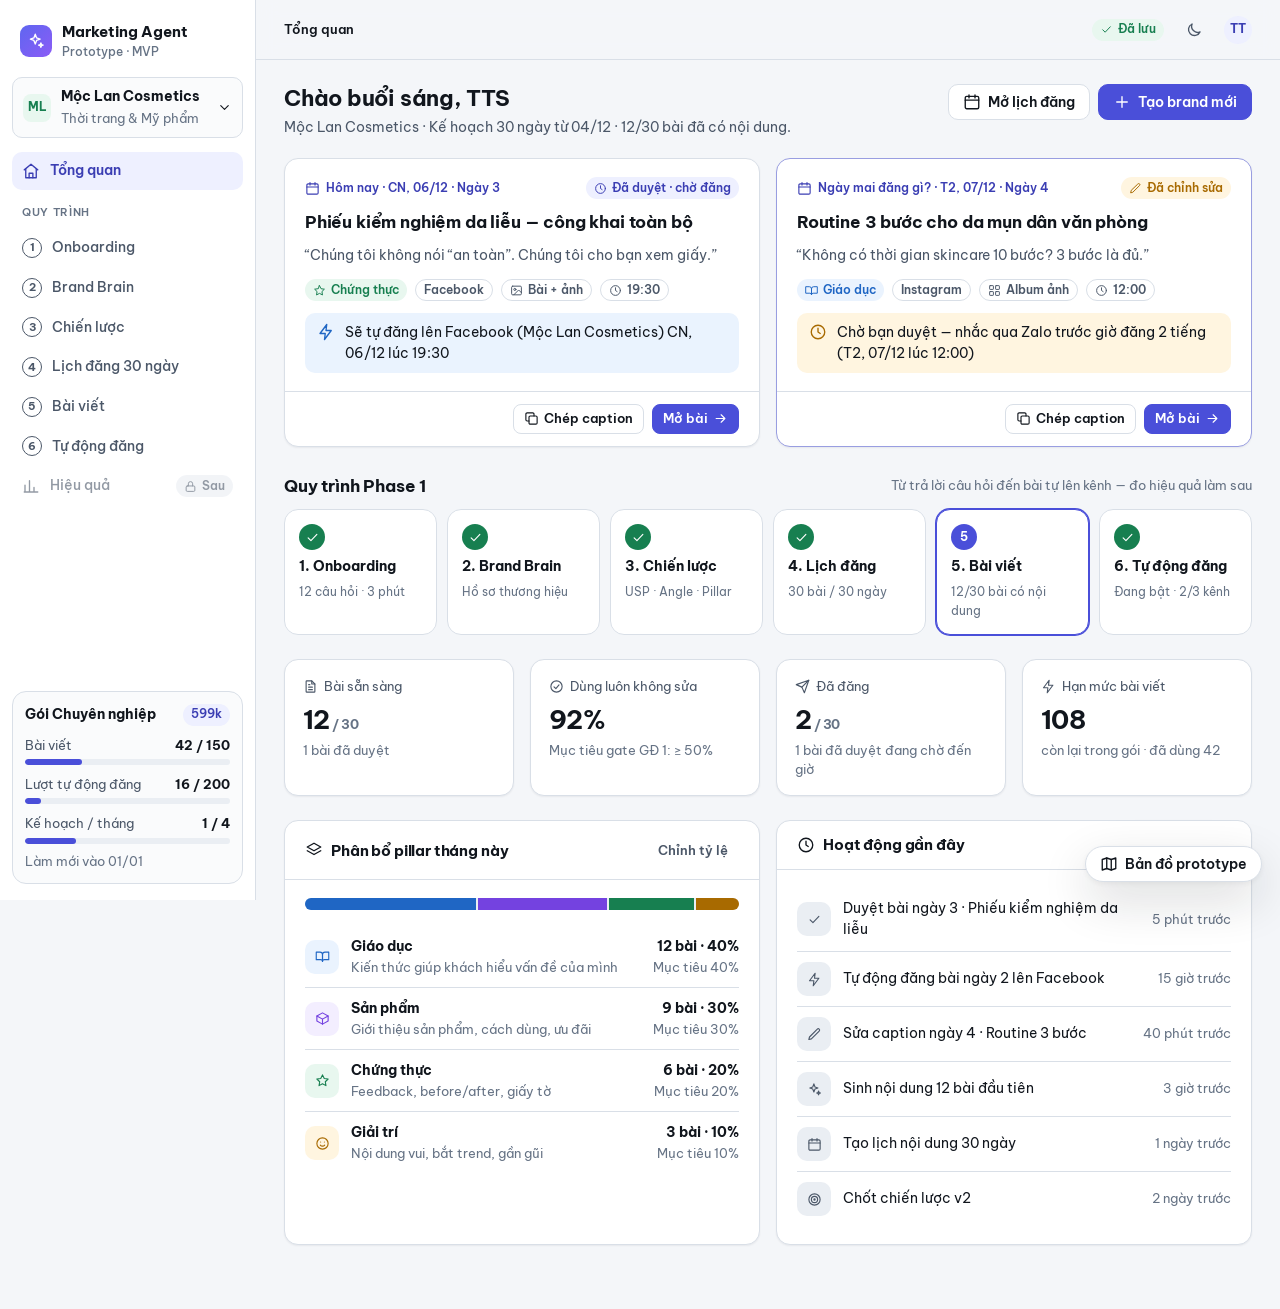
==== index.html @ 4a51752e "first commit" ====
<!doctype html>
<html lang="vi">
<head>
  <meta charset="utf-8">
  <meta name="viewport" content="width=device-width, initial-scale=1">
  <title>Tổng quan · Marketing Agent</title>
  <meta name="description" content="Prototype nền tảng Marketing Agent cho SME — Brand Brain, chiến lược, lịch đăng 30 ngày, bài viết và workflow tự động đăng bài.">
  <link rel="icon" href="assets/favicon.svg" type="image/svg+xml">
  <link rel="preconnect" href="https://fonts.googleapis.com"><link rel="preconnect" href="https://fonts.gstatic.com" crossorigin>
  <link href="https://fonts.googleapis.com/css2?family=Be+Vietnam+Pro:wght@400;500;600;700&display=swap" rel="stylesheet">
  <link rel="stylesheet" href="assets/styles.css">
  <script src="assets/theme.js"></script>
</head>
<body data-page="home">
<main id="page" hidden>
  <div class="page-header">
    <div>
      <h1 id="greet">Chào bạn</h1>
      <p class="subtitle" id="greet-sub"></p>
    </div>
    <div class="actions">
      <a class="btn" href="plan.html"><i data-icon="calendar"></i>Mở lịch đăng</a>
      <a class="btn primary" href="onboarding.html"><i data-icon="plus"></i>Tạo brand mới</a>
    </div>
  </div>

  <!-- Câu hỏi cốt lõi của SME: ngày mai đăng gì -->
  <div class="grid c2" id="today-cards"></div>

  <div class="section-title"><h2>Quy trình Phase 1</h2><span class="subtle">Từ trả lời câu hỏi đến bài tự lên kênh — đo hiệu quả làm sau</span></div>
  <div class="flow" id="flow"></div>

  <div class="grid c4 mt-6" id="kpis"></div>

  <div class="grid c2 mt-6">
    <div class="card">
      <div class="card-head"><h3><i data-icon="layers"></i>Phân bổ pillar tháng này</h3><a class="btn ghost sm" href="strategy.html#pillars">Chỉnh tỷ lệ</a></div>
      <div class="card-body" id="pillar-dist"></div>
    </div>
    <div class="card">
      <div class="card-head"><h3><i data-icon="clock"></i>Hoạt động gần đây</h3></div>
      <div class="card-body"><div class="list" id="activity"></div></div>
    </div>
  </div>
</main>

<script src="assets/data.js"></script>
<script src="assets/app.js"></script>
<script>
(function () {
  const { state, icon, esc } = MP;
  MP.shell({ active: 'home', crumbs: ['Tổng quan'] });

  const h = new Date().getHours();
  document.getElementById('greet').textContent = (h < 11 ? 'Chào buổi sáng' : h < 18 ? 'Chào buổi chiều' : 'Chào buổi tối') + ', TTS';
  const all = MP.items();
  const ready = all.filter(i => i.status !== 'planned').length;
  document.getElementById('greet-sub').textContent = `${state.brand.answers.q1.value} · Kế hoạch 30 ngày từ ${MP.fmtDate(state.plan.start, 'short')} · ${ready}/${all.length} bài đã có nội dung.`;

  // Hôm nay / Ngày mai
  const t = MP.today(); const tm = MP.D.addDays(t, 1);
  function dayCard(label, iso, accent) {
    const it = all.find(i => i.date === iso);
    if (!it) return `<div class="card card-pad"><div class="eyebrow">${icon('calendar', 'sm')}${label} · ${MP.fmtDate(iso)}</div><div class="empty" style="padding:20px"><p>Không có bài theo lịch. Tần suất hiện tại: ${state.plan.frequency} bài/tuần.</p></div></div>`;
    const href = `post.html?id=${it.id}`; const ai = MP.autoInfo(it);
    return `<div class="card ${accent ? 'accent' : ''}">
      <div class="card-body stack">
        <div class="row between wrap"><span class="eyebrow" style="margin:0">${icon('calendar', 'sm')}${label} · ${MP.fmtDate(iso)} · Ngày ${it.day}</span>${MP.statusBadge(it.status)}</div>
        <h2>${esc(it.title)}</h2>
        <p class="muted">${esc(MP.quoteHook(it.hook))}</p>
        <div class="row wrap">${MP.pillarBadge(it.pillar)}${MP.channelBadge(it.channel)}${MP.formatBadge(it.format)}<span class="badge outline">${icon('clock')}${it.time}</span></div>
        <div class="callout ${ai.cls === 'warning' ? 'warning' : ai.cls === 'success' ? 'success' : ''}" style="padding:9px 12px">${icon(ai.icon)}<div>${esc(ai.text)}</div></div>
      </div>
      <div class="card-foot">
        ${it.content ? `<button class="btn sm" data-copy="${it.id}">${icon('copy', 'sm')}Chép caption</button>` : ''}
        <a class="btn primary sm" href="${href}">${it.content ? 'Mở bài' : 'Sinh nội dung'}${icon('arrowRight', 'sm')}</a>
      </div></div>`;
  }
  document.getElementById('today-cards').innerHTML = dayCard('Hôm nay', t, false) + dayCard('Ngày mai đăng gì?', tm, true);
  document.querySelectorAll('[data-copy]').forEach(b => b.onclick = () => { const it = MP.poolItem(b.dataset.copy); MP.copy(it.content.caption + '\n\n' + it.content.hashtags.join(' '), b); });

  // Flow 6 bước
  const A = state.automation; const pub = all.filter(i => i.status === 'published').length;
  const conn = Object.values(A.connections).filter(c => c.connected).length;
  const steps = [
    { n: 1, t: 'Onboarding', s: '12 câu hỏi · 3 phút', href: 'onboarding.html', st: 'done' },
    { n: 2, t: 'Brand Brain', s: 'Hồ sơ thương hiệu', href: 'brand.html', st: 'done' },
    { n: 3, t: 'Chiến lược', s: 'USP · Angle · Pillar', href: 'strategy.html', st: 'done' },
    { n: 4, t: 'Lịch đăng', s: `${all.length} bài / 30 ngày`, href: 'plan.html', st: 'done' },
    { n: 5, t: 'Bài viết', s: `${ready}/${all.length} bài có nội dung`, href: 'post.html', st: ready < all.length ? 'current' : 'done' },
    { n: 6, t: 'Tự động đăng', s: A.enabled ? `Đang bật · ${conn}/3 kênh` : 'Đang tắt', href: 'automation.html', st: A.enabled ? 'done' : 'current' }
  ];
  document.getElementById('flow').innerHTML = steps.map(s => `<a class="flow-step ${s.st}" href="${s.href}" ${s.st === 'locked' ? 'aria-disabled="true" onclick="return false"' : ''}>
    <span class="n">${s.st === 'done' ? icon('check', 'sm') : s.st === 'locked' ? icon('lock', 'sm') : s.n}</span><b>${s.n}. ${s.t}</b><span>${s.s}</span></a>`).join('');

  // KPI
  const q = MP.quota();
  const approved = all.filter(i => i.status === 'approved').length;
  const noEdit = all.filter(i => i.status !== 'planned' && !i.edited).length;
  const kpis = [
    { l: 'Bài sẵn sàng', v: `${ready}<span class="subtle"> / ${all.length}</span>`, ic: 'file', sub: `${approved} bài đã duyệt` },
    { l: 'Dùng luôn không sửa', v: ready ? Math.round(noEdit / ready * 100) + '%' : '—', ic: 'checkCircle', sub: 'Mục tiêu gate GĐ 1: ≥ 50%' },
    { l: 'Đã đăng', v: pub + `<span class="subtle"> / ${all.length}</span>`, ic: 'send', sub: `${all.filter(i => i.status === 'approved').length} bài đã duyệt đang chờ đến giờ` },
    { l: 'Hạn mức bài viết', v: `${q.posts.max - q.posts.used}`, ic: 'zap', sub: `còn lại trong gói · đã dùng ${q.posts.used}` }
  ];
  document.getElementById('kpis').innerHTML = kpis.map(k => `<div class="card kpi"><div class="l">${icon(k.ic, 'sm')}${k.l}</div><div class="v">${k.v}</div><div class="subtle">${k.sub}</div></div>`).join('');

  // Pillar distribution
  const n = all.length;
  const rows = state.strategy.pillars.map(p => {
    const actual = all.filter(i => i.pillar === p.id).length;
    const pct = Math.round(actual / n * 100); const P = MP.D.PILLARS[p.id];
    return { p, P, actual, pct };
  });
  document.getElementById('pillar-dist').innerHTML =
    `<div class="ratio-bar mb-4" role="img" aria-label="Phân bổ pillar">${rows.map(r => `<span class="bg-${r.p.id}" style="width:${r.pct}%" title="${r.P.name} ${r.pct}%"></span>`).join('')}</div>` +
    rows.map(r => `<div class="list-item"><span class="ic-box ${r.p.id}">${icon(r.P.icon, 'sm')}</span><div class="grow"><b>${r.P.name}</b><div class="subtle">${r.P.desc}</div></div><div style="text-align:right"><b>${r.actual} bài · ${r.pct}%</b><div class="subtle">Mục tiêu ${r.p.ratio}%</div></div></div>`).join('');

  document.getElementById('activity').innerHTML = state.activity.slice(0, 6).map(a => `<div class="list-item"><span class="ic-box">${icon(a.icon, 'sm')}</span><div class="grow">${esc(a.text)}</div><span class="subtle nowrap">${MP.ago(a.t)}</span></div>`).join('');
})();
</script>
</body>
</html>
---- assets/styles.css ----
/* =========================================================================
   Marketing Platform — Prototype
   Token 3 tầng (primitive → semantic → component), bám tinh thần @xbuild/ui.
   Khi có package thật: thay khối :root bằng import tokens.css của @xbuild/ui.
   ========================================================================= */

/* ---------- Tầng 1: primitive ---------- */
:root {
  --p-slate-0: #ffffff;
  --p-slate-25: #fafbfc;
  --p-slate-50: #f4f6f9;
  --p-slate-100: #eaeef3;
  --p-slate-200: #d9dfe7;
  --p-slate-300: #bcc5d1;
  --p-slate-400: #8d99a8;
  --p-slate-500: #667385;
  --p-slate-600: #4b5768;
  --p-slate-700: #333d4b;
  --p-slate-800: #1f2631;
  --p-slate-850: #181e27;
  --p-slate-900: #11161d;
  --p-slate-950: #0b0f14;

  --p-indigo-50: #eef0ff;
  --p-indigo-100: #e0e3ff;
  --p-indigo-300: #a5adff;
  --p-indigo-400: #8189fb;
  --p-indigo-500: #5f66f0;
  --p-indigo-600: #4a4fd9;
  --p-indigo-700: #3b3eb3;
  --p-indigo-900: #23245e;

  --p-blue-500: #2f7de1;   --p-blue-600: #1f66c4;  --p-blue-50: #eaf3fe;   --p-blue-900: #13325a;
  --p-violet-500: #8b5cf6; --p-violet-600: #7442e0; --p-violet-50: #f3eeff; --p-violet-900: #33215f;
  --p-green-500: #1f9d63;  --p-green-600: #177f50; --p-green-50: #e8f7ef;  --p-green-900: #10402b;
  --p-amber-500: #d98a06;  --p-amber-600: #a86a00; --p-amber-50: #fff5e0;  --p-amber-900: #4a3305;
  --p-red-500: #dc3f3f;    --p-red-600: #b82f2f;   --p-red-50: #fdecec;    --p-red-900: #521818;

  --p-radius-sm: 6px;
  --p-radius-md: 10px;
  --p-radius-lg: 14px;
  --p-radius-xl: 20px;
  --p-radius-full: 999px;

  --p-space-1: 4px; --p-space-2: 8px; --p-space-3: 12px; --p-space-4: 16px;
  --p-space-5: 20px; --p-space-6: 24px; --p-space-8: 32px; --p-space-10: 40px;
}

/* ---------- Tầng 2: semantic (sáng) ---------- */
:root {
  color-scheme: light;
  --bg: var(--p-slate-50);
  --surface: var(--p-slate-0);
  --surface-2: var(--p-slate-25);
  --surface-sunken: var(--p-slate-100);
  --border: var(--p-slate-200);
  --border-strong: var(--p-slate-300);
  --text: var(--p-slate-900);
  --text-2: var(--p-slate-600);
  --text-3: var(--p-slate-500);
  --text-on-primary: #ffffff;

  --primary: var(--p-indigo-600);
  --primary-hover: var(--p-indigo-700);
  --primary-soft: var(--p-indigo-50);
  --primary-soft-text: var(--p-indigo-700);
  --focus-ring: 0 0 0 3px color-mix(in srgb, var(--p-indigo-500) 35%, transparent);

  --success: var(--p-green-600);   --success-soft: var(--p-green-50);
  --warning: var(--p-amber-600);   --warning-soft: var(--p-amber-50);
  --danger: var(--p-red-600);      --danger-soft: var(--p-red-50);
  --info: var(--p-blue-600);       --info-soft: var(--p-blue-50);

  /* Pillar — luôn đi kèm icon + nhãn chữ, không phân biệt chỉ bằng màu */
  --pillar-edu: var(--p-blue-600);      --pillar-edu-soft: var(--p-blue-50);
  --pillar-prod: var(--p-violet-600);   --pillar-prod-soft: var(--p-violet-50);
  --pillar-proof: var(--p-green-600);   --pillar-proof-soft: var(--p-green-50);
  --pillar-fun: var(--p-amber-600);     --pillar-fun-soft: var(--p-amber-50);

  --shadow-sm: 0 1px 2px rgba(17, 22, 29, .06);
  --shadow-md: 0 4px 16px rgba(17, 22, 29, .08), 0 1px 3px rgba(17, 22, 29, .06);
  --shadow-lg: 0 18px 48px rgba(17, 22, 29, .16), 0 2px 6px rgba(17, 22, 29, .06);
  --overlay: rgba(11, 15, 20, .45);

  --font: "Be Vietnam Pro", system-ui, -apple-system, "Segoe UI", Roboto, sans-serif;
  --font-mono: ui-monospace, "SF Mono", Menlo, Consolas, monospace;
}

/* ---------- Tầng 2: semantic (tối) ---------- */
:root[data-theme="dark"] {
  color-scheme: dark;
  --bg: var(--p-slate-950);
  --surface: var(--p-slate-900);
  --surface-2: var(--p-slate-850);
  --surface-sunken: #0e1319;
  --border: #252d39;
  --border-strong: #354050;
  --text: #e8ecf2;
  --text-2: #a9b3c1;
  --text-3: #8490a0;
  --primary: var(--p-indigo-400);
  --primary-hover: var(--p-indigo-300);
  --text-on-primary: #0d0f2a;
  --primary-soft: color-mix(in srgb, var(--p-indigo-500) 18%, transparent);
  --primary-soft-text: var(--p-indigo-300);
  --success: #4cc98d;  --success-soft: color-mix(in srgb, #1f9d63 18%, transparent);
  --warning: #f0b43c;  --warning-soft: color-mix(in srgb, #d98a06 18%, transparent);
  --danger: #f27878;   --danger-soft: color-mix(in srgb, #dc3f3f 18%, transparent);
  --info: #6aa9f5;     --info-soft: color-mix(in srgb, #2f7de1 18%, transparent);
  --pillar-edu: #6aa9f5;   --pillar-edu-soft: color-mix(in srgb, #2f7de1 18%, transparent);
  --pillar-prod: #b69bfa;  --pillar-prod-soft: color-mix(in srgb, #8b5cf6 20%, transparent);
  --pillar-proof: #4cc98d; --pillar-proof-soft: color-mix(in srgb, #1f9d63 18%, transparent);
  --pillar-fun: #f0b43c;   --pillar-fun-soft: color-mix(in srgb, #d98a06 18%, transparent);
  --shadow-sm: 0 1px 2px rgba(0,0,0,.4);
  --shadow-md: 0 6px 20px rgba(0,0,0,.45);
  --shadow-lg: 0 20px 50px rgba(0,0,0,.6);
  --overlay: rgba(0, 0, 0, .6);
}

/* ---------- Base ---------- */
*, *::before, *::after { box-sizing: border-box; }
html { -webkit-text-size-adjust: 100%; }
body {
  margin: 0;
  background: var(--bg);
  color: var(--text);
  font-family: var(--font);
  font-size: 14px;
  line-height: 1.55;
  -webkit-font-smoothing: antialiased;
}
h1, h2, h3, h4 { margin: 0; line-height: 1.3; font-weight: 650; letter-spacing: -0.01em; }
h1 { font-size: 22px; }
h2 { font-size: 17px; }
h3 { font-size: 15px; }
h4 { font-size: 13px; }
p { margin: 0; }
a { color: var(--primary); text-decoration: none; }
a:hover { text-decoration: underline; }
button, input, select, textarea { font: inherit; color: inherit; }
:focus-visible { outline: none; box-shadow: var(--focus-ring); border-radius: var(--p-radius-sm); }
.sr-only { position: absolute; width: 1px; height: 1px; overflow: hidden; clip: rect(0 0 0 0); white-space: nowrap; }
svg.ic { width: 18px; height: 18px; flex: none; stroke: currentColor; fill: none; stroke-width: 1.8; stroke-linecap: round; stroke-linejoin: round; }
svg.ic.sm { width: 15px; height: 15px; }
svg.ic.lg { width: 22px; height: 22px; }
svg.ic.xl { width: 32px; height: 32px; stroke-width: 1.5; }
.muted { color: var(--text-2); }
.subtle { color: var(--text-3); font-size: 12.5px; }
.mono { font-family: var(--font-mono); font-size: 12.5px; }
.nowrap { white-space: nowrap; }
.truncate { overflow: hidden; text-overflow: ellipsis; white-space: nowrap; min-width: 0; }

/* Layout helpers */
.row { display: flex; align-items: center; gap: var(--p-space-2); }
.row.wrap { flex-wrap: wrap; }
.row.between { justify-content: space-between; }
.row.top { align-items: flex-start; }
.stack { display: flex; flex-direction: column; gap: var(--p-space-3); }
.stack.lg { gap: var(--p-space-5); }
.stack.sm { gap: var(--p-space-2); }
.grow { flex: 1; min-width: 0; }
.grid { display: grid; gap: var(--p-space-4); }
.grid.c2 { grid-template-columns: repeat(2, minmax(0, 1fr)); }
.grid.c3 { grid-template-columns: repeat(3, minmax(0, 1fr)); }
.grid.c4 { grid-template-columns: repeat(4, minmax(0, 1fr)); }
@media (max-width: 1100px) { .grid.c4 { grid-template-columns: repeat(2, minmax(0, 1fr)); } }
@media (max-width: 860px) { .grid.c2, .grid.c3 { grid-template-columns: 1fr; } }
@media (max-width: 520px) { .grid.c4 { grid-template-columns: 1fr; } }

/* ---------- App shell ---------- */
.shell { display: grid; grid-template-columns: 256px minmax(0, 1fr); min-height: 100vh; }
.sidebar {
  position: sticky; top: 0; height: 100vh; overflow-y: auto;
  background: var(--surface); border-right: 1px solid var(--border);
  display: flex; flex-direction: column; padding: 16px 12px;
}
.logo { display: flex; align-items: center; gap: 10px; padding: 4px 8px 16px; font-weight: 700; font-size: 15px; color: var(--text); }
.logo:hover { text-decoration: none; }
.logo-mark {
  width: 32px; height: 32px; border-radius: 9px; display: grid; place-items: center;
  background: linear-gradient(135deg, var(--p-indigo-500), var(--p-violet-500)); color: #fff;
}
.logo small { display: block; font-weight: 500; font-size: 11.5px; color: var(--text-3); }
.brand-switch {
  display: flex; align-items: center; gap: 10px; width: 100%; padding: 8px 10px; margin-bottom: 14px;
  border: 1px solid var(--border); border-radius: var(--p-radius-md); background: var(--surface-2); cursor: pointer; text-align: left;
}
.brand-switch:hover { border-color: var(--border-strong); }
.avatar {
  width: 28px; height: 28px; border-radius: 8px; flex: none; display: grid; place-items: center;
  background: var(--pillar-proof-soft); color: var(--pillar-proof); font-weight: 700; font-size: 12px;
}
.avatar.round { border-radius: 50%; background: var(--primary-soft); color: var(--primary-soft-text); }
.nav-label { font-size: 11px; font-weight: 600; text-transform: uppercase; letter-spacing: .06em; color: var(--text-3); padding: 12px 10px 6px; }
.nav { display: flex; flex-direction: column; gap: 2px; }
.nav a {
  display: flex; align-items: center; gap: 10px; padding: 8px 10px; border-radius: var(--p-radius-md);
  color: var(--text-2); font-weight: 500;
}
.nav a:hover { background: var(--surface-sunken); color: var(--text); text-decoration: none; }
.nav a[aria-current="page"] { background: var(--primary-soft); color: var(--primary-soft-text); font-weight: 600; }
.nav a.locked { opacity: .6; cursor: not-allowed; }
.step-dot {
  width: 20px; height: 20px; border-radius: 50%; flex: none; display: grid; place-items: center;
  font-size: 11px; font-weight: 700; border: 1.5px solid currentColor;
}
.nav a[aria-current="page"] .step-dot { background: var(--primary); border-color: var(--primary); color: var(--text-on-primary); }
.nav .tag { margin-left: auto; }
.sidebar-foot { margin-top: auto; padding-top: 16px; }
.quota { border: 1px solid var(--border); border-radius: var(--p-radius-lg); padding: 12px; background: var(--surface-2); }
.quota-row { margin-top: 10px; }
.quota-row .row { font-size: 12.5px; }

.main { min-width: 0; display: flex; flex-direction: column; }
.topbar {
  position: sticky; top: 0; z-index: 20; height: 60px; display: flex; align-items: center; gap: 12px;
  padding: 0 28px; background: color-mix(in srgb, var(--bg) 85%, transparent); backdrop-filter: blur(10px);
  border-bottom: 1px solid var(--border);
}
.crumbs { display: flex; align-items: center; gap: 6px; color: var(--text-3); font-size: 13px; min-width: 0; }
.crumbs b { color: var(--text); font-weight: 600; }
.content { padding: 24px 28px 64px; max-width: 1320px; width: 100%; }
.btn.menu-btn { display: none; }

@media (max-width: 960px) {
  .shell { grid-template-columns: 1fr; }
  .sidebar { position: fixed; z-index: 60; left: 0; top: 0; width: 280px; transform: translateX(-100%); transition: transform .2s ease; box-shadow: var(--shadow-lg); }
  body.nav-open .sidebar { transform: none; }
  body.nav-open::after { content: ""; position: fixed; inset: 0; background: var(--overlay); z-index: 50; }
  .btn.menu-btn { display: inline-flex; }
  .topbar { padding: 0 16px; }
  .content { padding: 16px 16px 64px; }
  .hide-sm { display: none !important; }
}

/* ---------- PageHeader ---------- */
.page-header { display: flex; align-items: flex-start; justify-content: space-between; gap: 16px; margin-bottom: 20px; flex-wrap: wrap; }
.page-header .subtitle { color: var(--text-2); margin-top: 4px; max-width: 720px; }
.page-header .actions { display: flex; gap: 8px; flex-wrap: wrap; }
.eyebrow { font-size: 12px; font-weight: 600; color: var(--primary-soft-text); display: inline-flex; align-items: center; gap: 6px; margin-bottom: 6px; }

/* ---------- Button ---------- */
.btn {
  display: inline-flex; align-items: center; justify-content: center; gap: 7px; height: 36px; padding: 0 14px;
  border-radius: var(--p-radius-md); border: 1px solid var(--border); background: var(--surface); color: var(--text);
  font-weight: 550; font-size: 13.5px; cursor: pointer; white-space: nowrap; transition: background .12s, border-color .12s, color .12s;
}
.btn:hover { background: var(--surface-sunken); text-decoration: none; }
.btn:disabled, .btn[aria-disabled="true"] { opacity: .5; cursor: not-allowed; }
.btn.primary { background: var(--primary); border-color: var(--primary); color: var(--text-on-primary); }
.btn.primary:hover { background: var(--primary-hover); border-color: var(--primary-hover); }
.btn.ghost { background: transparent; border-color: transparent; color: var(--text-2); }
.btn.ghost:hover { background: var(--surface-sunken); color: var(--text); }
.btn.danger { color: var(--danger); }
.btn.sm { height: 30px; padding: 0 10px; font-size: 12.5px; border-radius: 8px; gap: 5px; }
.btn.lg { height: 44px; padding: 0 20px; font-size: 15px; }
.btn.icon { width: 36px; padding: 0; }
.btn.sm.icon { width: 30px; }
.btn.block { width: 100%; }
.btn.is-done { color: var(--success); border-color: color-mix(in srgb, var(--success) 40%, transparent); }

/* ---------- Card ---------- */
.card { background: var(--surface); border: 1px solid var(--border); border-radius: var(--p-radius-lg); box-shadow: var(--shadow-sm); }
.card-pad { padding: 18px 20px; }
.card-head { display: flex; align-items: center; justify-content: space-between; gap: 12px; padding: 14px 20px; border-bottom: 1px solid var(--border); }
.card-head h2, .card-head h3 { display: flex; align-items: center; gap: 8px; }
.card-body { padding: 18px 20px; }
.card-foot { padding: 12px 20px; border-top: 1px solid var(--border); display: flex; gap: 8px; justify-content: flex-end; align-items: center; }
.card.hover:hover { border-color: var(--border-strong); box-shadow: var(--shadow-md); }
.card.accent { border-color: color-mix(in srgb, var(--primary) 45%, var(--border)); }
a.card { color: inherit; display: block; }
a.card:hover { text-decoration: none; }
.section-title { display: flex; align-items: center; justify-content: space-between; gap: 12px; margin: 28px 0 12px; }

/* ---------- Badge / Chip ---------- */
.badge {
  display: inline-flex; align-items: center; gap: 5px; height: 22px; padding: 0 8px; border-radius: var(--p-radius-full);
  font-size: 12px; font-weight: 550; background: var(--surface-sunken); color: var(--text-2); white-space: nowrap;
}
.badge svg.ic { width: 13px; height: 13px; }
.badge.primary { background: var(--primary-soft); color: var(--primary-soft-text); }
.badge.success { background: var(--success-soft); color: var(--success); }
.badge.warning { background: var(--warning-soft); color: var(--warning); }
.badge.danger { background: var(--danger-soft); color: var(--danger); }
.badge.info { background: var(--info-soft); color: var(--info); }
.badge.outline { background: transparent; border: 1px solid var(--border); }
.badge.pillar-edu { background: var(--pillar-edu-soft); color: var(--pillar-edu); }
.badge.pillar-prod { background: var(--pillar-prod-soft); color: var(--pillar-prod); }
.badge.pillar-proof { background: var(--pillar-proof-soft); color: var(--pillar-proof); }
.badge.pillar-fun { background: var(--pillar-fun-soft); color: var(--pillar-fun); }
.dot { width: 8px; height: 8px; border-radius: 50%; background: currentColor; flex: none; }

.chips { display: flex; flex-wrap: wrap; gap: 8px; }
.chip {
  display: inline-flex; align-items: center; gap: 6px; min-height: 34px; padding: 6px 12px; border-radius: var(--p-radius-full);
  border: 1px solid var(--border); background: var(--surface); cursor: pointer; font-weight: 500; font-size: 13px; color: var(--text-2);
}
.chip:hover { border-color: var(--border-strong); color: var(--text); }
.chip[aria-pressed="true"] { background: var(--primary-soft); border-color: var(--primary); color: var(--primary-soft-text); font-weight: 600; }
.chip .x { opacity: .6; }

/* Option card (Picker có mô tả) */
.options { display: grid; gap: 10px; grid-template-columns: repeat(auto-fill, minmax(190px, 1fr)); }
.option {
  position: relative; text-align: left; padding: 14px; border-radius: var(--p-radius-lg); border: 1.5px solid var(--border);
  background: var(--surface); cursor: pointer; display: flex; flex-direction: column; gap: 6px;
}
.option:hover { border-color: var(--border-strong); }
.option[aria-pressed="true"] { border-color: var(--primary); background: var(--primary-soft); }
.option[aria-pressed="true"]::after {
  content: ""; position: absolute; top: 12px; right: 12px; width: 18px; height: 18px; border-radius: 50%;
  background: var(--primary) url("data:image/svg+xml,%3Csvg xmlns='http://www.w3.org/2000/svg' viewBox='0 0 24 24' fill='none' stroke='white' stroke-width='3' stroke-linecap='round' stroke-linejoin='round'%3E%3Cpath d='M5 12.5l4.5 4.5L19 7'/%3E%3C/svg%3E") center/12px no-repeat;
}
.option[disabled] { opacity: .55; cursor: not-allowed; }
.option .opt-ic { width: 36px; height: 36px; border-radius: 10px; display: grid; place-items: center; background: var(--surface-sunken); color: var(--text-2); }
.option[aria-pressed="true"] .opt-ic { background: var(--primary); color: var(--text-on-primary); }
.option b { font-size: 14px; }
.option > .badge:last-child { margin-top: auto; }
.option span { font-size: 12.5px; color: var(--text-2); }

/* Segmented */
.segmented { display: inline-flex; padding: 3px; background: var(--surface-sunken); border-radius: var(--p-radius-md); gap: 2px; border: 1px solid var(--border); }
.segmented button {
  border: 0; background: transparent; height: 30px; padding: 0 12px; border-radius: 8px; cursor: pointer; font-weight: 550; font-size: 13px;
  color: var(--text-2); display: inline-flex; align-items: center; gap: 6px;
}
.segmented button[aria-pressed="true"] { background: var(--surface); color: var(--text); box-shadow: var(--shadow-sm); }

/* ---------- Form ---------- */
.field { display: flex; flex-direction: column; gap: 6px; }
.field > label, .field-label { font-weight: 600; font-size: 13.5px; display: flex; align-items: center; gap: 6px; flex-wrap: wrap; }
.req { color: var(--danger); }
.hint { font-size: 12.5px; color: var(--text-3); }
.error-text { font-size: 12.5px; color: var(--danger); display: none; }
.field.invalid .error-text { display: block; }
.field.invalid .input, .field.invalid .textarea { border-color: var(--danger); }
.input, .textarea, .select {
  width: 100%; border: 1px solid var(--border); background: var(--surface); border-radius: var(--p-radius-md);
  padding: 9px 12px; min-height: 40px; outline: none; transition: border-color .12s, box-shadow .12s;
}
.textarea { resize: vertical; min-height: 84px; line-height: 1.55; }
.input:focus, .textarea:focus, .select:focus { border-color: var(--primary); box-shadow: var(--focus-ring); }
.input::placeholder, .textarea::placeholder { color: var(--text-3); }
.input-group { display: flex; gap: 8px; }
.input-affix { position: relative; }
.input-affix svg.ic { position: absolute; left: 12px; top: 50%; transform: translateY(-50%); color: var(--text-3); }
.input-affix .input { padding-left: 38px; }
.check { display: inline-flex; align-items: center; gap: 8px; cursor: pointer; font-weight: 500; }
.check input { width: 16px; height: 16px; accent-color: var(--primary); }

/* Inline editable */
[contenteditable="true"] { border-radius: 6px; outline: 1px dashed transparent; outline-offset: 3px; transition: outline-color .12s, background .12s; }
[contenteditable="true"]:hover { outline-color: var(--border-strong); cursor: text; }
[contenteditable="true"]:focus { outline: 2px solid var(--primary); background: var(--surface-2); }

/* ---------- Progress ---------- */
.progress { height: 6px; background: var(--surface-sunken); border-radius: var(--p-radius-full); overflow: hidden; }
.progress > span { display: block; height: 100%; background: var(--primary); border-radius: inherit; transition: width .3s ease; }
.progress.success > span { background: var(--success); }
.progress.warning > span { background: var(--warning); }
.progress.lg { height: 8px; }

/* Stacked ratio bar */
.ratio-bar { display: flex; height: 12px; border-radius: var(--p-radius-full); overflow: hidden; gap: 2px; background: var(--surface-sunken); }
.ratio-bar > span { display: block; height: 100%; }
.bg-edu { background: var(--pillar-edu); } .bg-prod { background: var(--pillar-prod); }
.bg-proof { background: var(--pillar-proof); } .bg-fun { background: var(--pillar-fun); }
.c-edu { color: var(--pillar-edu); } .c-prod { color: var(--pillar-prod); } .c-proof { color: var(--pillar-proof); } .c-fun { color: var(--pillar-fun); }

/* ---------- Table ---------- */
.table-wrap { overflow-x: auto; }
table.table { width: 100%; border-collapse: separate; border-spacing: 0; font-size: 13.5px; }
.table th {
  text-align: left; font-size: 12px; font-weight: 600; color: var(--text-3); padding: 10px 12px; white-space: nowrap;
  border-bottom: 1px solid var(--border); background: var(--surface-2); position: sticky; top: 0;
}
.table td { padding: 10px 12px; border-bottom: 1px solid var(--border); vertical-align: middle; }
.table tbody tr { cursor: pointer; }
.table tbody tr:hover td { background: var(--surface-2); }
.table tbody tr.dragging td { opacity: .4; }
.table tbody tr.drop-target td { box-shadow: inset 0 2px 0 var(--primary); }
.table tr:last-child td { border-bottom: 0; }
.grip { color: var(--text-3); cursor: grab; display: inline-flex; }
.cell-title { font-weight: 550; min-width: 260px; }
.cell-hook { color: var(--text-2); font-size: 12.5px; max-width: 360px; }

/* ---------- Calendar ---------- */
.cal { display: grid; grid-template-columns: repeat(7, minmax(0, 1fr)); border-top: 1px solid var(--border); border-left: 1px solid var(--border); }
.cal-h { padding: 8px 10px; font-size: 12px; font-weight: 600; color: var(--text-3); background: var(--surface-2); border-right: 1px solid var(--border); border-bottom: 1px solid var(--border); }
.cal-d { min-height: 124px; padding: 6px; border-right: 1px solid var(--border); border-bottom: 1px solid var(--border); display: flex; flex-direction: column; gap: 4px; background: var(--surface); }
.cal-d.out { background: var(--surface-2); }
.cal-d.today { box-shadow: inset 0 0 0 2px var(--primary); }
.cal-d.over { background: var(--primary-soft); }
.cal-n { font-size: 12px; font-weight: 600; color: var(--text-3); display: flex; justify-content: space-between; padding: 2px 4px; }
.cal-d.today .cal-n b { color: var(--primary-soft-text); }
.ci {
  border: 1px solid var(--border); border-left: 3px solid var(--c, var(--border)); border-radius: 8px; padding: 6px 8px; background: var(--surface);
  font-size: 12px; cursor: grab; display: flex; flex-direction: column; gap: 3px;
}
.ci:hover { border-color: var(--border-strong); box-shadow: var(--shadow-sm); }
.ci .t { font-weight: 550; line-height: 1.35; display: -webkit-box; -webkit-line-clamp: 2; -webkit-box-orient: vertical; overflow: hidden; }
.ci.edu { --c: var(--pillar-edu); } .ci.prod { --c: var(--pillar-prod); } .ci.proof { --c: var(--pillar-proof); } .ci.fun { --c: var(--pillar-fun); }
@media (max-width: 860px) { .cal-d { min-height: 90px; } .ci .t { display: none; } }

/* ---------- Tabs ---------- */
.tabs { display: flex; gap: 4px; border-bottom: 1px solid var(--border); margin-bottom: 18px; overflow-x: auto; }
.tabs button { background: none; border: 0; padding: 10px 12px; font-weight: 550; color: var(--text-2); cursor: pointer; border-bottom: 2px solid transparent; margin-bottom: -1px; display: inline-flex; gap: 6px; align-items: center; white-space: nowrap; }
.tabs button[aria-selected="true"] { color: var(--text); border-bottom-color: var(--primary); }

/* ---------- Toast / Modal / Popover ---------- */
.toasts { position: fixed; bottom: 20px; left: 50%; transform: translateX(-50%); z-index: 200; display: flex; flex-direction: column; gap: 8px; align-items: center; pointer-events: none; }
.toast {
  display: flex; align-items: center; gap: 10px; padding: 10px 14px; border-radius: var(--p-radius-md); background: var(--p-slate-900); color: #fff;
  box-shadow: var(--shadow-lg); font-weight: 500; font-size: 13.5px; animation: toastIn .2s ease; pointer-events: auto;
}
:root[data-theme="dark"] .toast { background: #e8ecf2; color: #11161d; }
.toast .ic { color: #4cc98d; }
:root[data-theme="dark"] .toast .ic { color: var(--p-green-600); }
@keyframes toastIn { from { opacity: 0; transform: translateY(8px); } to { opacity: 1; transform: none; } }

.modal-backdrop { position: fixed; inset: 0; z-index: 100; background: var(--overlay); display: grid; place-items: center; padding: 16px; animation: fade .15s ease; }
.modal { width: min(560px, 100%); max-height: calc(100vh - 32px); overflow: auto; background: var(--surface); border-radius: var(--p-radius-xl); box-shadow: var(--shadow-lg); border: 1px solid var(--border); }
.modal.wide { width: min(920px, 100%); }
.modal-head { padding: 18px 22px 0; display: flex; align-items: flex-start; justify-content: space-between; gap: 12px; }
.modal-body { padding: 16px 22px; }
.modal-foot { padding: 14px 22px 18px; display: flex; justify-content: flex-end; gap: 8px; flex-wrap: wrap; }
@keyframes fade { from { opacity: 0; } to { opacity: 1; } }

.popover { position: absolute; z-index: 90; width: 320px; background: var(--surface); border: 1px solid var(--border); border-radius: var(--p-radius-lg); box-shadow: var(--shadow-lg); padding: 14px; animation: fade .12s ease; }

/* ---------- GenerationProgress ---------- */
.gen-steps { display: flex; flex-direction: column; gap: 2px; }
.gen-step { display: flex; align-items: center; gap: 12px; padding: 9px 4px; color: var(--text-3); }
.gen-step .st { width: 24px; height: 24px; border-radius: 50%; display: grid; place-items: center; border: 1.5px solid var(--border-strong); flex: none; }
.gen-step.running { color: var(--text); font-weight: 600; }
.gen-step.running .st { border-color: var(--primary); border-top-color: transparent; animation: spin .8s linear infinite; }
.gen-step.done { color: var(--text-2); }
.gen-step.done .st { background: var(--success); border-color: var(--success); color: #fff; }
.gen-step.fail .st { background: var(--danger); border-color: var(--danger); color: #fff; }
.gen-step .meta { margin-left: auto; font-size: 12px; color: var(--text-3); font-weight: 500; }
@keyframes spin { to { transform: rotate(360deg); } }

.batch-grid { display: grid; grid-template-columns: repeat(10, 1fr); gap: 6px; }
.batch-cell { aspect-ratio: 1; border-radius: 6px; background: var(--surface-sunken); display: grid; place-items: center; font-size: 11px; font-weight: 600; color: var(--text-3); border: 1px solid var(--border); }
.batch-cell.running { border-color: var(--primary); color: var(--primary-soft-text); background: var(--primary-soft); animation: pulse 1s ease infinite; }
.batch-cell.done { background: var(--success-soft); color: var(--success); border-color: transparent; }
.batch-cell.fail { background: var(--danger-soft); color: var(--danger); border-color: var(--danger); }
@keyframes pulse { 50% { opacity: .55; } }

/* ---------- Skeleton / Empty ---------- */
.skeleton { border-radius: 6px; background: linear-gradient(90deg, var(--surface-sunken) 25%, var(--surface-2) 50%, var(--surface-sunken) 75%); background-size: 200% 100%; animation: shimmer 1.2s infinite; height: 14px; }
@keyframes shimmer { to { background-position: -200% 0; } }
.empty { text-align: center; padding: 48px 24px; display: flex; flex-direction: column; align-items: center; gap: 10px; }
.empty .em-ic { width: 56px; height: 56px; border-radius: 16px; background: var(--primary-soft); color: var(--primary-soft-text); display: grid; place-items: center; margin-bottom: 4px; }
.empty p { color: var(--text-2); max-width: 420px; }

/* ---------- Callout ---------- */
.callout { display: flex; gap: 10px; padding: 12px 14px; border-radius: var(--p-radius-md); background: var(--info-soft); color: var(--text); font-size: 13.5px; align-items: flex-start; }
.callout > svg.ic { color: var(--info); margin-top: 1px; }
.callout.warning { background: var(--warning-soft); } .callout.warning > svg.ic { color: var(--warning); }
.callout.success { background: var(--success-soft); } .callout.success > svg.ic { color: var(--success); }
.callout.danger { background: var(--danger-soft); } .callout.danger > svg.ic { color: var(--danger); }

/* ---------- Misc components ---------- */
.kpi { padding: 16px 18px; }
.kpi .v { font-size: 26px; font-weight: 700; letter-spacing: -0.02em; margin-top: 4px; }
.kpi .l { color: var(--text-2); font-size: 13px; display: flex; align-items: center; gap: 6px; }
.kv { display: grid; grid-template-columns: 120px 1fr; gap: 8px 12px; font-size: 13.5px; }
.kv dt { color: var(--text-3); }
.kv dd { margin: 0; font-weight: 500; min-width: 0; }
.divider { height: 1px; background: var(--border); margin: 14px 0; }
.list { display: flex; flex-direction: column; }
.list-item { display: flex; align-items: center; gap: 12px; padding: 10px 0; border-bottom: 1px solid var(--border); }
.list-item:last-child { border-bottom: 0; }
.ic-box { width: 34px; height: 34px; border-radius: 10px; display: grid; place-items: center; background: var(--surface-sunken); color: var(--text-2); flex: none; }
.ic-box.primary { background: var(--primary-soft); color: var(--primary-soft-text); }
.ic-box.edu { background: var(--pillar-edu-soft); color: var(--pillar-edu); }
.ic-box.prod { background: var(--pillar-prod-soft); color: var(--pillar-prod); }
.ic-box.proof { background: var(--pillar-proof-soft); color: var(--pillar-proof); }
.ic-box.fun { background: var(--pillar-fun-soft); color: var(--pillar-fun); }

/* Stepper (6 bước nghiệp vụ) */
.flow { display: grid; grid-template-columns: repeat(6, minmax(0, 1fr)); gap: 10px; }
.flow-step { position: relative; padding: 14px; border-radius: var(--p-radius-lg); border: 1px solid var(--border); background: var(--surface); display: flex; flex-direction: column; gap: 6px; color: inherit; }
.flow-step:hover { text-decoration: none; border-color: var(--border-strong); }
.flow-step .n { width: 26px; height: 26px; border-radius: 50%; display: grid; place-items: center; font-weight: 700; font-size: 12px; background: var(--surface-sunken); color: var(--text-2); }
.flow-step.done .n { background: var(--success); color: #fff; }
.flow-step.current { border-color: var(--primary); box-shadow: 0 0 0 1px var(--primary); }
.flow-step.current .n { background: var(--primary); color: var(--text-on-primary); }
.flow-step.locked { background: var(--surface-2); border-style: dashed; }
.flow-step b { font-size: 13.5px; }
.flow-step span { font-size: 12px; color: var(--text-3); }
@media (max-width: 1100px) { .flow { grid-template-columns: repeat(3, minmax(0, 1fr)); } }
@media (max-width: 560px) { .flow { grid-template-columns: repeat(2, minmax(0, 1fr)); } }

/* Content block (caption) */
.content-block { white-space: pre-wrap; line-height: 1.7; font-size: 14.5px; }
.hashtags { display: flex; flex-wrap: wrap; gap: 6px; }
.hashtags span { color: var(--primary-soft-text); background: var(--primary-soft); padding: 3px 9px; border-radius: var(--p-radius-full); font-size: 13px; font-weight: 500; }

/* Check list */
.checks { display: flex; flex-direction: column; gap: 10px; }
.check-item { display: flex; gap: 10px; align-items: flex-start; font-size: 13px; }
.check-item .ci-ic { width: 22px; height: 22px; border-radius: 50%; display: grid; place-items: center; flex: none; }
.check-item.ok .ci-ic { background: var(--success-soft); color: var(--success); }
.check-item.warn .ci-ic { background: var(--warning-soft); color: var(--warning); }
.check-item.bad .ci-ic { background: var(--danger-soft); color: var(--danger); }
.check-item .ci-ic svg.ic { width: 13px; height: 13px; stroke-width: 2.5; }

/* Diff */
.diff { display: grid; grid-template-columns: 1fr 1fr; gap: 12px; }
.diff-col { border: 1px solid var(--border); border-radius: var(--p-radius-md); overflow: hidden; }
.diff-col h4 { padding: 8px 12px; background: var(--surface-2); border-bottom: 1px solid var(--border); display: flex; justify-content: space-between; }
.diff-lines { font-size: 13px; line-height: 1.6; padding: 6px 0; }
.diff-lines div { padding: 1px 12px; white-space: pre-wrap; min-height: 1.6em; }
.diff-lines .del { background: var(--danger-soft); box-shadow: inset 3px 0 0 var(--danger); }
.diff-lines .add { background: var(--success-soft); box-shadow: inset 3px 0 0 var(--success); }
@media (max-width: 700px) { .diff { grid-template-columns: 1fr; } }

/* Onboarding */
.focus-layout { min-height: 100vh; display: flex; flex-direction: column; }
.focus-top { display: flex; align-items: center; justify-content: space-between; padding: 14px 24px; border-bottom: 1px solid var(--border); background: var(--surface); gap: 12px; }
.focus-body { flex: 1; display: flex; justify-content: center; padding: 32px 16px 120px; }
.wizard { width: min(760px, 100%); }
.wizard-steps { display: flex; gap: 6px; margin-bottom: 8px; }
.wizard-steps span { flex: 1; height: 5px; border-radius: 99px; background: var(--surface-sunken); }
.wizard-steps span.done { background: var(--primary); }
.wizard-steps span.cur { background: color-mix(in srgb, var(--primary) 55%, var(--surface-sunken)); }
.q-num { width: 24px; height: 24px; border-radius: 7px; display: inline-grid; place-items: center; background: var(--surface-sunken); font-size: 12px; font-weight: 700; color: var(--text-2); }
.wizard-foot { position: fixed; bottom: 0; left: 0; right: 0; background: var(--surface); border-top: 1px solid var(--border); padding: 12px 16px; display: flex; justify-content: center; z-index: 30; }
.wizard-foot > div { width: min(760px, 100%); display: flex; align-items: center; justify-content: space-between; gap: 12px; }
.timer { display: inline-flex; align-items: center; gap: 6px; font-family: var(--font-mono); font-size: 13px; padding: 4px 10px; border-radius: 99px; background: var(--success-soft); color: var(--success); }
.timer.warn { background: var(--warning-soft); color: var(--warning); }
.src-badge { font-size: 11px; height: 19px; padding: 0 7px; }

/* Prototype map (FAB) */
.fab { position: fixed; right: 18px; bottom: 18px; z-index: 70; box-shadow: var(--shadow-lg); border-radius: 99px; }
.proto-panel { position: fixed; right: 18px; bottom: 70px; z-index: 70; width: min(360px, calc(100vw - 36px)); max-height: 70vh; overflow: auto; }
.proto-panel .list-item { padding: 9px 0; }
.proto-panel a { color: var(--text); }

/* Utility spacing (chỉ dùng trong prototype) */
.mt-1 { margin-top: 4px; } .mt-2 { margin-top: 8px; } .mt-3 { margin-top: 12px; } .mt-4 { margin-top: 16px; } .mt-6 { margin-top: 24px; }
.mb-2 { margin-bottom: 8px; } .mb-3 { margin-bottom: 12px; } .mb-4 { margin-bottom: 16px; }
.w-full { width: 100%; }

@media (prefers-reduced-motion: reduce) { *, *::before, *::after { animation: none !important; transition: none !important; } }
@media print { .sidebar, .topbar, .fab, .page-header .actions { display: none !important; } .shell { display: block; } }

/* Mobile tinh chỉnh */
@media (max-width: 700px) {
  .page-header { flex-direction: column; align-items: stretch; }
  .page-header .actions { width: 100%; }
  .card-head { flex-wrap: wrap; padding: 12px 16px; }
  .card-body, .card-pad { padding: 14px 16px; }
  .card-foot { flex-wrap: wrap; padding: 12px 16px; }
  .kv { grid-template-columns: 96px 1fr; }
  .batch-grid { grid-template-columns: repeat(6, 1fr); }
  .fab { right: 12px; bottom: 12px; }
}

/* Bố cục 2 cột */
.split { display: grid; gap: var(--p-space-4); align-items: start; grid-template-columns: minmax(0, 1fr) 320px; }
.split.left { grid-template-columns: 280px minmax(0, 1fr); }
.split > * { min-width: 0; }
.sticky-side { position: sticky; top: 76px; }
@media (max-width: 1060px) { .split, .split.left { grid-template-columns: minmax(0, 1fr); } .sticky-side { position: static; } }
.cal-d, .ci { min-width: 0; overflow: hidden; }
@media (max-width: 700px) { .cal-n span { display: none; } .cal-d { padding: 3px; } .ci { padding: 4px; } .ci .subtle, .ci .badge:not(:first-child) { display: none; } }

/* ---------- Workflow (tự động đăng) ---------- */
.wf { display: flex; flex-direction: column; }
.wf-row { display: grid; grid-template-columns: minmax(0, 1fr) 40px minmax(0, .9fr); align-items: center; }
.wf-branch .bl { display: block; font-weight: 700; color: var(--warning); font-size: 11.5px; margin-bottom: 2px; }
.wf-row.solo { grid-template-columns: minmax(0, 1fr) 40px minmax(0, .9fr); }
.wf-node {
  text-align: left; width: 100%; display: flex; gap: 12px; align-items: flex-start; padding: 12px 14px; cursor: pointer;
  background: var(--surface); border: 1.5px solid var(--border); border-radius: var(--p-radius-lg); box-shadow: var(--shadow-sm);
}
.wf-node:hover { border-color: var(--border-strong); }
.wf-node[aria-pressed="true"] { border-color: var(--primary); box-shadow: 0 0 0 3px color-mix(in srgb, var(--primary) 18%, transparent); }
.wf-node .k { font-size: 11px; font-weight: 700; text-transform: uppercase; letter-spacing: .05em; display: inline-flex; align-items: center; gap: 4px; }
.wf-node b { display: block; font-size: 14px; margin-top: 2px; }
.wf-node p { font-size: 12.5px; color: var(--text-2); margin-top: 2px; }
.wf-node.trigger .k { color: var(--pillar-edu); } .wf-node.trigger .ic-box { background: var(--pillar-edu-soft); color: var(--pillar-edu); }
.wf-node.cond .k { color: var(--pillar-fun); } .wf-node.cond .ic-box { background: var(--pillar-fun-soft); color: var(--pillar-fun); }
.wf-node.action .k { color: var(--pillar-prod); } .wf-node.action .ic-box { background: var(--pillar-prod-soft); color: var(--pillar-prod); }
.wf-node.notify .k { color: var(--pillar-proof); } .wf-node.notify .ic-box { background: var(--pillar-proof-soft); color: var(--pillar-proof); }
.wf-node.end { justify-content: center; align-items: center; padding: 8px; border-style: dashed; color: var(--text-3); cursor: default; box-shadow: none; }
.wf-link { position: relative; height: 2px; border-top: 2px dashed var(--border-strong); }
.wf-link span { position: absolute; top: -21px; left: 50%; transform: translateX(-50%); font-size: 11px; font-weight: 600; color: var(--warning); white-space: nowrap; }
.wf-branch { padding: 10px 12px; border: 1.5px dashed var(--border-strong); border-radius: var(--p-radius-md); background: var(--surface-2); font-size: 12.5px; display: flex; gap: 8px; align-items: flex-start; }
.wf-branch svg.ic { color: var(--warning); margin-top: 1px; }
.wf-branch.off { opacity: .5; text-decoration: line-through; }
.wf-conn { display: grid; grid-template-columns: minmax(0, 1fr) 40px minmax(0, .9fr); height: 30px; }
.wf-conn > div { position: relative; }
.wf-conn > div:first-child::before { content: ""; position: absolute; left: 50%; top: 0; bottom: 0; border-left: 2px solid var(--border-strong); }
.wf-conn > div span { position: absolute; left: calc(50% + 8px); top: 50%; transform: translateY(-50%); font-size: 11px; font-weight: 600; color: var(--success); }
@media (max-width: 760px) {
  .wf-row, .wf-row.solo, .wf-conn { grid-template-columns: 1fr; }
  .wf-row > div:empty { display: none; }
  .wf-conn > div:first-child::before { left: 24px; }
  .wf-conn > div span { left: 34px; }
  .wf-link { height: 14px; border-top: 0; border-left: 2px dashed var(--border-strong); margin-left: 24px; }
  .wf-link span { top: 0; left: 10px; transform: none; }
  .wf-branch { margin-left: 24px; }
  .wf-conn > div:not(:first-child) { display: none; }
}

/* Switch */
.switch { display: inline-flex; align-items: center; gap: 10px; cursor: pointer; font-weight: 600; border: 0; background: none; padding: 0; }
.switch .track { width: 40px; height: 22px; border-radius: 99px; background: var(--border-strong); position: relative; transition: background .15s; flex: none; }
.switch .track::after { content: ""; position: absolute; top: 3px; left: 3px; width: 16px; height: 16px; border-radius: 50%; background: #fff; transition: transform .15s; box-shadow: var(--shadow-sm); }
.switch[aria-checked="true"] .track { background: var(--success); }
.switch[aria-checked="true"] .track::after { transform: translateX(18px); }

.radio-card { display: flex; gap: 10px; padding: 12px; border: 1.5px solid var(--border); border-radius: var(--p-radius-md); cursor: pointer; align-items: flex-start; }
.radio-card:has(input:checked) { border-color: var(--primary); background: var(--primary-soft); }
.radio-card input { margin-top: 3px; accent-color: var(--primary); }
.table tr.open td { background: var(--surface-2); }
.log { display: flex; flex-direction: column; gap: 6px; padding: 4px 0 4px 8px; }
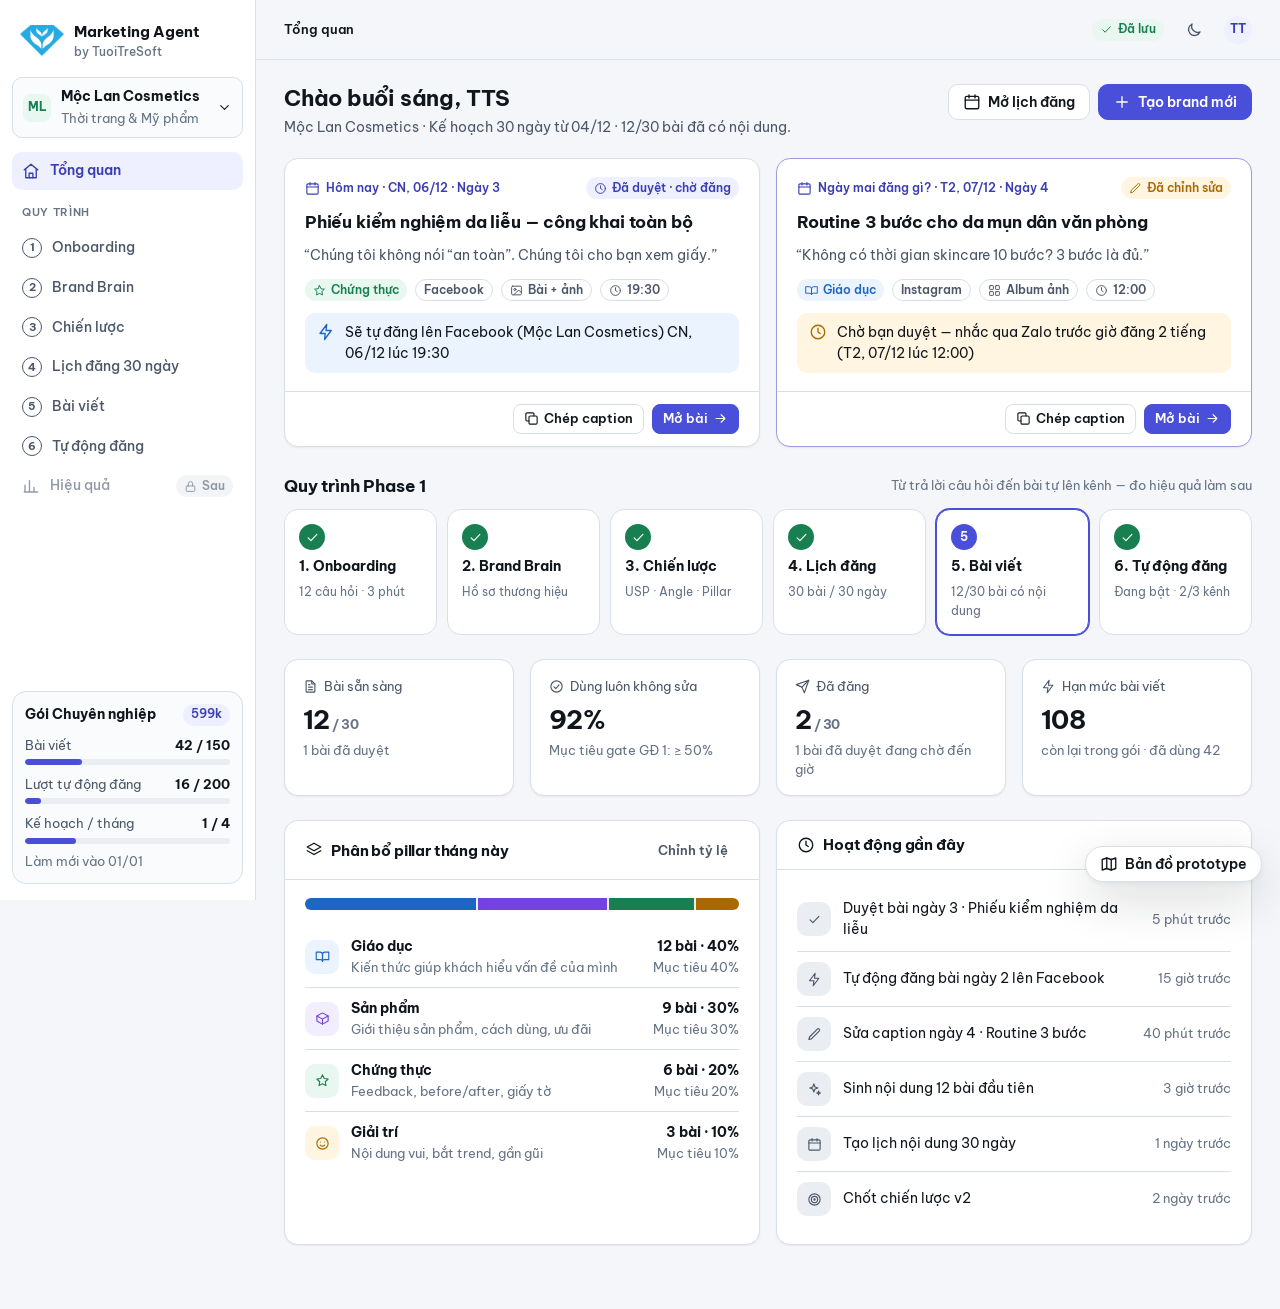
==== commit 1d1a45a2: "update logo & favicon" ====
--- a/index.html
+++ b/index.html
@@ -5,7 +5,10 @@
   <meta name="viewport" content="width=device-width, initial-scale=1">
   <title>Tổng quan · Marketing Agent</title>
   <meta name="description" content="Prototype nền tảng Marketing Agent cho SME — Brand Brain, chiến lược, lịch đăng 30 ngày, bài viết và workflow tự động đăng bài.">
-  <link rel="icon" href="assets/favicon.svg" type="image/svg+xml">
+  <link rel="icon" href="assets/favicon.ico" sizes="any">
+  <link rel="icon" href="assets/favicon-32.png" type="image/png" sizes="32x32">
+  <link rel="apple-touch-icon" href="assets/apple-touch-icon.png">
+  <meta name="theme-color" content="#27AAE1">
   <link rel="preconnect" href="https://fonts.googleapis.com"><link rel="preconnect" href="https://fonts.gstatic.com" crossorigin>
   <link href="https://fonts.googleapis.com/css2?family=Be+Vietnam+Pro:wght@400;500;600;700&display=swap" rel="stylesheet">
   <link rel="stylesheet" href="assets/styles.css">
--- a/assets/styles.css
+++ b/assets/styles.css
@@ -180,6 +180,7 @@
   width: 32px; height: 32px; border-radius: 9px; display: grid; place-items: center;
   background: linear-gradient(135deg, var(--p-indigo-500), var(--p-violet-500)); color: #fff;
 }
+.logo-img { width: 44px; height: auto; flex: none; display: block; }
 .logo small { display: block; font-weight: 500; font-size: 11.5px; color: var(--text-3); }
 .brand-switch {
   display: flex; align-items: center; gap: 10px; width: 100%; padding: 8px 10px; margin-bottom: 14px;
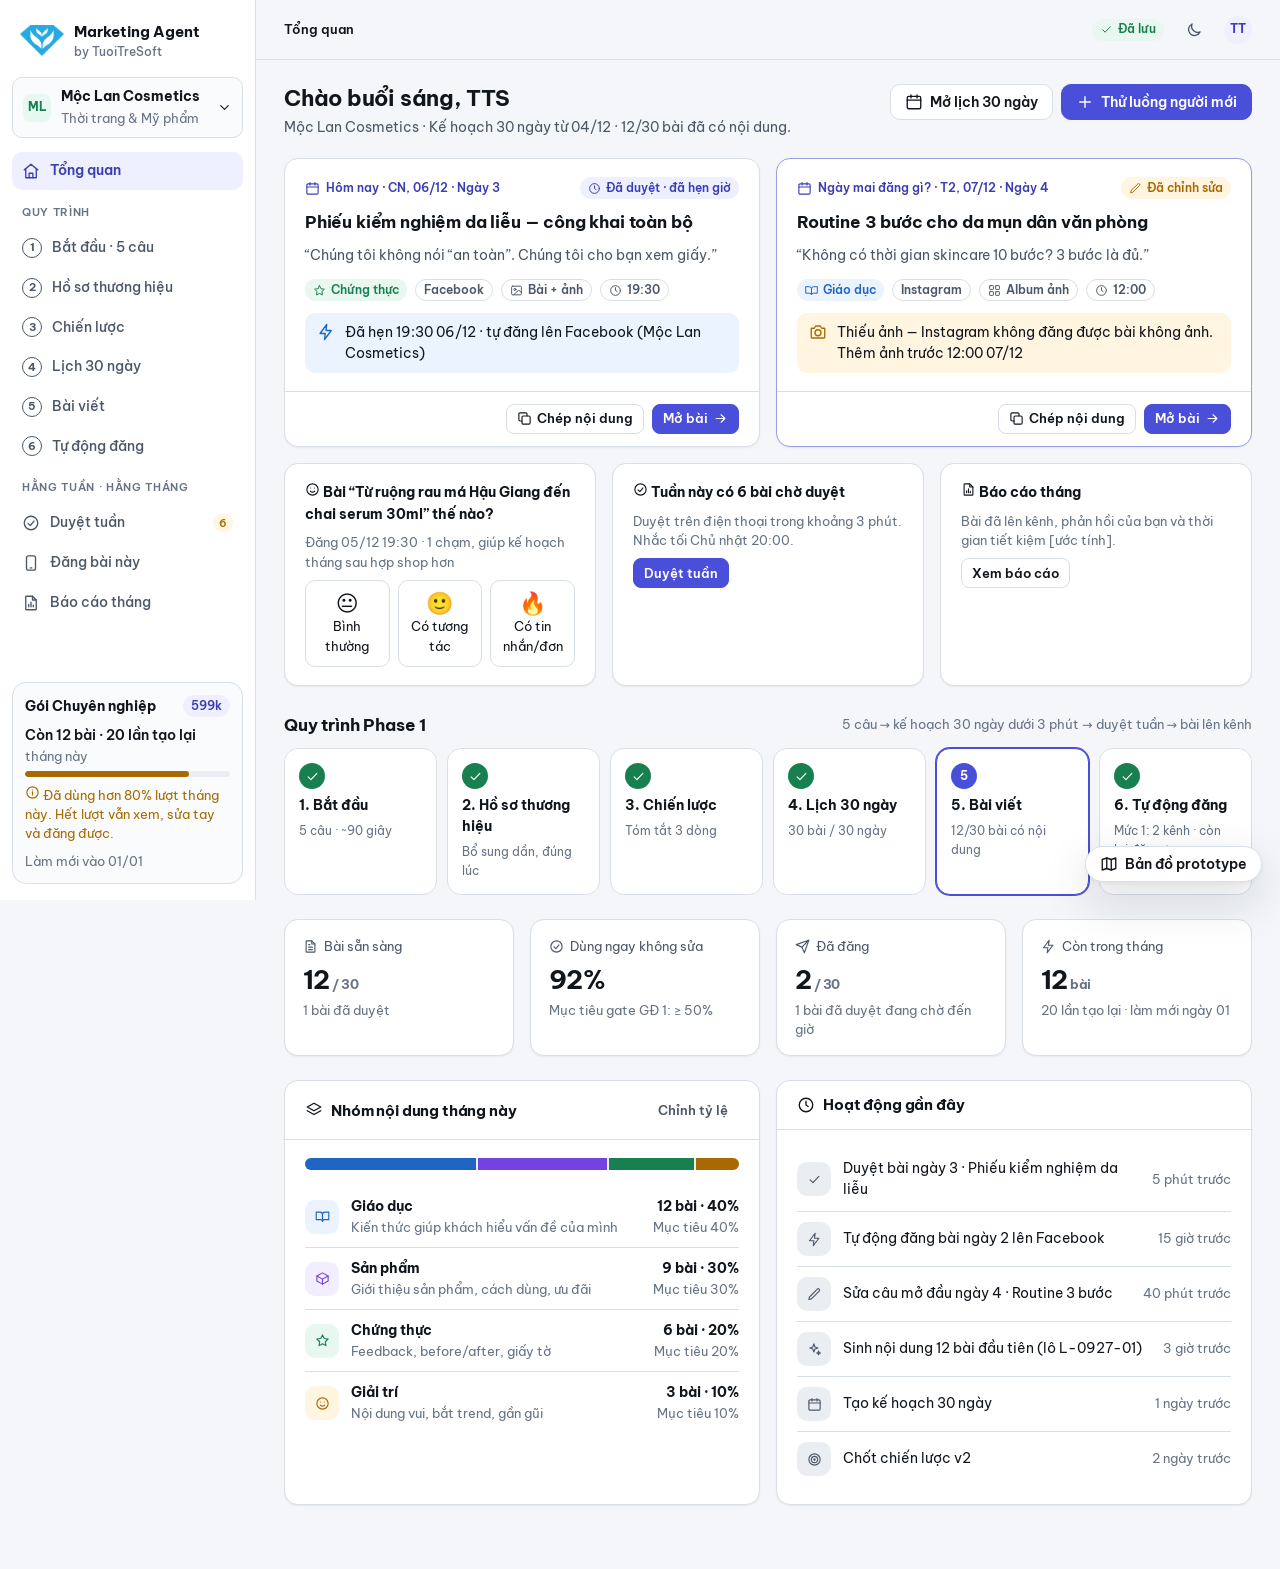
==== commit 788abda3: "Cập nhật prototype theo kết quả brainstorm đa AI (21 ý Phase 1)" ====
--- a/index.html
+++ b/index.html
@@ -4,15 +4,15 @@
   <meta charset="utf-8">
   <meta name="viewport" content="width=device-width, initial-scale=1">
   <title>Tổng quan · Marketing Agent</title>
-  <meta name="description" content="Prototype nền tảng Marketing Agent cho SME — Brand Brain, chiến lược, lịch đăng 30 ngày, bài viết và workflow tự động đăng bài.">
+  <meta name="description" content="Prototype nền tảng Marketing Agent cho SME — hồ sơ thương hiệu, chiến lược, lịch 30 ngày, duyệt tuần, bài viết và workflow tự động đăng bài.">
   <link rel="icon" href="assets/favicon.ico" sizes="any">
   <link rel="icon" href="assets/favicon-32.png" type="image/png" sizes="32x32">
   <link rel="apple-touch-icon" href="assets/apple-touch-icon.png">
   <meta name="theme-color" content="#27AAE1">
   <link rel="preconnect" href="https://fonts.googleapis.com"><link rel="preconnect" href="https://fonts.gstatic.com" crossorigin>
   <link href="https://fonts.googleapis.com/css2?family=Be+Vietnam+Pro:wght@400;500;600;700&display=swap" rel="stylesheet">
-  <link rel="stylesheet" href="assets/styles.css">
-  <script src="assets/theme.js"></script>
+  <link rel="stylesheet" href="assets/styles.css?v=20260929b">
+  <script src="assets/theme.js?v=20260929b"></script>
 </head>
 <body data-page="home">
 <main id="page" hidden>
@@ -22,22 +22,23 @@
       <p class="subtitle" id="greet-sub"></p>
     </div>
     <div class="actions">
-      <a class="btn" href="plan.html"><i data-icon="calendar"></i>Mở lịch đăng</a>
-      <a class="btn primary" href="onboarding.html"><i data-icon="plus"></i>Tạo brand mới</a>
+      <a class="btn" href="plan.html"><i data-icon="calendar"></i>Mở lịch 30 ngày</a>
+      <a class="btn primary" href="onboarding.html?fresh=1"><i data-icon="plus"></i>Thử luồng người mới</a>
     </div>
   </div>
 
   <!-- Câu hỏi cốt lõi của SME: ngày mai đăng gì -->
   <div class="grid c2" id="today-cards"></div>
+  <div class="grid c3 mt-4" id="nudges"></div>
 
-  <div class="section-title"><h2>Quy trình Phase 1</h2><span class="subtle">Từ trả lời câu hỏi đến bài tự lên kênh — đo hiệu quả làm sau</span></div>
+  <div class="section-title"><h2>Quy trình Phase 1</h2><span class="subtle">5 câu → kế hoạch 30 ngày dưới 3 phút → duyệt tuần → bài lên kênh</span></div>
   <div class="flow" id="flow"></div>
 
   <div class="grid c4 mt-6" id="kpis"></div>
 
   <div class="grid c2 mt-6">
     <div class="card">
-      <div class="card-head"><h3><i data-icon="layers"></i>Phân bổ pillar tháng này</h3><a class="btn ghost sm" href="strategy.html#pillars">Chỉnh tỷ lệ</a></div>
+      <div class="card-head"><h3><i data-icon="layers"></i>Nhóm nội dung tháng này</h3><a class="btn ghost sm" href="strategy.html#pillars">Chỉnh tỷ lệ</a></div>
       <div class="card-body" id="pillar-dist"></div>
     </div>
     <div class="card">
@@ -47,8 +48,8 @@
   </div>
 </main>
 
-<script src="assets/data.js"></script>
-<script src="assets/app.js"></script>
+<script src="assets/data.js?v=20260929b"></script>
+<script src="assets/app.js?v=20260929b"></script>
 <script>
 (function () {
   const { state, icon, esc } = MP;
@@ -75,7 +76,7 @@
         <div class="callout ${ai.cls === 'warning' ? 'warning' : ai.cls === 'success' ? 'success' : ''}" style="padding:9px 12px">${icon(ai.icon)}<div>${esc(ai.text)}</div></div>
       </div>
       <div class="card-foot">
-        ${it.content ? `<button class="btn sm" data-copy="${it.id}">${icon('copy', 'sm')}Chép caption</button>` : ''}
+        ${it.content ? `<button class="btn sm" data-copy="${it.id}">${icon('copy', 'sm')}Chép nội dung</button>` : ''}
         <a class="btn primary sm" href="${href}">${it.content ? 'Mở bài' : 'Sinh nội dung'}${icon('arrowRight', 'sm')}</a>
       </div></div>`;
   }
@@ -84,17 +85,30 @@
 
   // Flow 6 bước
   const A = state.automation; const pub = all.filter(i => i.status === 'published').length;
-  const conn = Object.values(A.connections).filter(c => c.connected).length;
+  const conn = Object.keys(MP.D.CHANNELS).filter(k => MP.D.CHANNELS[k].level === 1 && A.connections[k].connected).length;
   const steps = [
-    { n: 1, t: 'Onboarding', s: '12 câu hỏi · 3 phút', href: 'onboarding.html', st: 'done' },
-    { n: 2, t: 'Brand Brain', s: 'Hồ sơ thương hiệu', href: 'brand.html', st: 'done' },
-    { n: 3, t: 'Chiến lược', s: 'USP · Angle · Pillar', href: 'strategy.html', st: 'done' },
-    { n: 4, t: 'Lịch đăng', s: `${all.length} bài / 30 ngày`, href: 'plan.html', st: 'done' },
+    { n: 1, t: 'Bắt đầu', s: '5 câu · ~90 giây', href: 'onboarding.html', st: 'done' },
+    { n: 2, t: 'Hồ sơ thương hiệu', s: 'Bổ sung dần, đúng lúc', href: 'brand.html', st: 'done' },
+    { n: 3, t: 'Chiến lược', s: 'Tóm tắt 3 dòng', href: 'strategy.html', st: 'done' },
+    { n: 4, t: 'Lịch 30 ngày', s: `${all.length} bài / 30 ngày`, href: 'plan.html', st: 'done' },
     { n: 5, t: 'Bài viết', s: `${ready}/${all.length} bài có nội dung`, href: 'post.html', st: ready < all.length ? 'current' : 'done' },
-    { n: 6, t: 'Tự động đăng', s: A.enabled ? `Đang bật · ${conn}/3 kênh` : 'Đang tắt', href: 'automation.html', st: A.enabled ? 'done' : 'current' }
+    { n: 6, t: 'Tự động đăng', s: A.enabled ? `Mức 1: ${conn} kênh · còn lại đăng tay` : 'Đang tắt', href: 'automation.html', st: A.enabled ? 'done' : 'current' }
   ];
   document.getElementById('flow').innerHTML = steps.map(s => `<a class="flow-step ${s.st}" href="${s.href}" ${s.st === 'locked' ? 'aria-disabled="true" onclick="return false"' : ''}>
     <span class="n">${s.st === 'done' ? icon('check', 'sm') : s.st === 'locked' ? icon('lock', 'sm') : s.n}</span><b>${s.n}. ${s.t}</b><span>${s.s}</span></a>`).join('');
+
+  // ---------- Việc nên làm (CL-16, CL-13, CL-05) ----------
+  const nud = [];
+  const noFb = all.filter(i => i.status === 'published' && !i.feedback).pop();
+  if (noFb) nud.push(`<div class="card card-pad stack sm"><b>${icon('smile', 'sm')} Bài “${esc(noFb.title)}” thế nào?</b><span class="subtle">Đăng ${esc(MP.autoInfo(noFb).text.split('·')[1] || '')} · 1 chạm, giúp kế hoạch tháng sau hợp shop hơn</span>
+    <div class="fb-btns">${[['meh', '😐', 'Bình thường'], ['ok', '🙂', 'Có tương tác'], ['fire', '🔥', 'Có tin nhắn/đơn']].map(f => `<button type="button" data-fb="${f[0]}" data-id="${noFb.id}"><span class="em">${f[1]}</span>${f[2]}</button>`).join('')}</div></div>`);
+  const wk = all.filter(i => i.content && ['generated', 'edited'].includes(i.status) && i.date >= t && i.date <= MP.D.addDays(t, 6)).length;
+  if (wk) nud.push(`<div class="card card-pad stack sm"><b>${icon('checkCircle', 'sm')} Tuần này có ${wk} bài chờ duyệt</b><span class="subtle">Duyệt trên điện thoại trong khoảng 3 phút. Nhắc tối Chủ nhật ${esc(state.notify.weeklyTime)}.</span><a class="btn primary sm" href="review.html" style="align-self:flex-start">Duyệt tuần</a></div>`);
+  const t2 = MP.D.TIER2.find(x => { const a = state.brand.answers[x.id]; return !(a && (Array.isArray(a.value) ? a.value.length : a.value)); });
+  nud.push(t2 ? `<div class="card card-pad stack sm"><b>${icon('brain', 'sm')} Hồ sơ còn thiếu 1 câu quan trọng</b><span class="subtle">${esc(MP.D.QUESTIONS.find(q => q.id === t2.id).label)} → ${esc(t2.impact)}</span><a class="btn sm" href="brand.html#${t2.id}" style="align-self:flex-start">Điền ngay</a></div>`
+    : `<div class="card card-pad stack sm"><b>${icon('report', 'sm')} Báo cáo tháng</b><span class="subtle">Bài đã lên kênh, phản hồi của bạn và thời gian tiết kiệm [ước tính].</span><a class="btn sm" href="report.html" style="align-self:flex-start">Xem báo cáo</a></div>`);
+  document.getElementById('nudges').innerHTML = nud.join('');
+  document.querySelectorAll('[data-fb]').forEach(b => b.onclick = () => { const p = MP.poolItem(b.dataset.id); p.feedback = { v: b.dataset.fb, at: new Date().toISOString() }; MP.track('feedback', { ngày: MP.item(p.id).day, giá_trị: b.dataset.fb, nguồn: 'tổng quan' }); MP.save(); location.reload(); });
 
   // KPI
   const q = MP.quota();
@@ -102,9 +116,9 @@
   const noEdit = all.filter(i => i.status !== 'planned' && !i.edited).length;
   const kpis = [
     { l: 'Bài sẵn sàng', v: `${ready}<span class="subtle"> / ${all.length}</span>`, ic: 'file', sub: `${approved} bài đã duyệt` },
-    { l: 'Dùng luôn không sửa', v: ready ? Math.round(noEdit / ready * 100) + '%' : '—', ic: 'checkCircle', sub: 'Mục tiêu gate GĐ 1: ≥ 50%' },
+    { l: 'Dùng ngay không sửa', v: ready ? Math.round(noEdit / ready * 100) + '%' : '—', ic: 'checkCircle', sub: 'Mục tiêu gate GĐ 1: ≥ 50%' },
     { l: 'Đã đăng', v: pub + `<span class="subtle"> / ${all.length}</span>`, ic: 'send', sub: `${all.filter(i => i.status === 'approved').length} bài đã duyệt đang chờ đến giờ` },
-    { l: 'Hạn mức bài viết', v: `${q.posts.max - q.posts.used}`, ic: 'zap', sub: `còn lại trong gói · đã dùng ${q.posts.used}` }
+    q.mode === 'trial' ? { l: 'Dùng thử', v: MP.trialDaysLeft() + '<span class="subtle"> ngày</span>', ic: 'zap', sub: 'nội dung đầy đủ 7 bài đầu' } : { l: 'Còn trong tháng', v: `${q.posts.left}<span class="subtle"> bài</span>`, ic: 'zap', sub: `${q.regen.left} lần tạo lại · làm mới ngày 01` }
   ];
   document.getElementById('kpis').innerHTML = kpis.map(k => `<div class="card kpi"><div class="l">${icon(k.ic, 'sm')}${k.l}</div><div class="v">${k.v}</div><div class="subtle">${k.sub}</div></div>`).join('');
 
@@ -116,7 +130,7 @@
     return { p, P, actual, pct };
   });
   document.getElementById('pillar-dist').innerHTML =
-    `<div class="ratio-bar mb-4" role="img" aria-label="Phân bổ pillar">${rows.map(r => `<span class="bg-${r.p.id}" style="width:${r.pct}%" title="${r.P.name} ${r.pct}%"></span>`).join('')}</div>` +
+    `<div class="ratio-bar mb-4" role="img" aria-label="Phân bổ nhóm nội dung">${rows.map(r => `<span class="bg-${r.p.id}" style="width:${r.pct}%" title="${r.P.name} ${r.pct}%"></span>`).join('')}</div>` +
     rows.map(r => `<div class="list-item"><span class="ic-box ${r.p.id}">${icon(r.P.icon, 'sm')}</span><div class="grow"><b>${r.P.name}</b><div class="subtle">${r.P.desc}</div></div><div style="text-align:right"><b>${r.actual} bài · ${r.pct}%</b><div class="subtle">Mục tiêu ${r.p.ratio}%</div></div></div>`).join('');
 
   document.getElementById('activity').innerHTML = state.activity.slice(0, 6).map(a => `<div class="list-item"><span class="ic-box">${icon(a.icon, 'sm')}</span><div class="grow">${esc(a.text)}</div><span class="subtle nowrap">${MP.ago(a.t)}</span></div>`).join('');
--- a/assets/styles.css
+++ b/assets/styles.css
@@ -620,3 +620,84 @@
 .radio-card input { margin-top: 3px; accent-color: var(--primary); }
 .table tr.open td { background: var(--surface-2); }
 .log { display: flex; flex-direction: column; gap: 6px; padding: 4px 0 4px 8px; }
+
+/* =========================================================================
+   Bổ sung 29/09/2026 — theo kết quả brainstorm (31-YEU-CAU-CAP-NHAT-PROTOTYPE.md)
+   ========================================================================= */
+.content.narrow { max-width: 640px; margin: 0 auto; }
+.nav a .badge { height: 18px; padding: 0 6px; font-size: 11px; }
+/* Nút (i) giải thích thuật ngữ — CL-21 */
+.info-btn { display: inline-flex; align-items: center; justify-content: center; width: 18px; height: 18px; border-radius: 50%; border: 1px solid var(--border-strong); background: var(--surface); color: var(--text-2); font: 600 11px/1 inherit; font-style: italic; cursor: pointer; vertical-align: middle; margin-left: 6px; padding: 0; flex: none; }
+.info-btn:hover { border-color: var(--primary); color: var(--primary); }
+.term-pop { width: 290px; font-size: 13px; z-index: 120; }
+/* Popover tạo lại — CL-07 */
+.popover.regen { width: 340px; }
+.chip.sm { min-height: 28px; padding: 3px 10px; font-size: 12.5px; }
+.chip-group { display: grid; grid-template-columns: 62px 1fr; gap: 8px; align-items: center; }
+.chip-group .chips { gap: 6px; }
+.fix-chip { text-decoration: none; align-self: flex-start; }
+/* Ô ảnh (giả lập ảnh của shop) — CL-15 */
+.img-tile { --h: 150; position: relative; aspect-ratio: 1 / 1; border-radius: var(--p-radius-md); overflow: hidden; display: flex; flex-direction: column; align-items: center; justify-content: center; gap: 6px; text-align: center; padding: 10px; color: #fff; font-size: 12px; font-weight: 600;
+  background: linear-gradient(135deg, hsl(var(--h) 45% 58%), hsl(calc(var(--h) + 35) 50% 38%)); }
+.img-tile .ic { width: 26px; height: 26px; opacity: .85; }
+.img-tile.empty { background: var(--surface-2); color: var(--text-3); border: 1.5px dashed var(--border); }
+.img-tile.sm { width: 64px; font-size: 0; padding: 0; flex: none; }
+.img-tile.sm span { display: none; }
+.img-tile.sm .ic { width: 22px; height: 22px; }
+.img-grid { display: grid; grid-template-columns: repeat(auto-fill, minmax(130px, 1fr)); gap: 12px; }
+.img-pick { border: 2px solid transparent; border-radius: calc(var(--p-radius-md) + 3px); padding: 2px; background: none; cursor: pointer; position: relative; }
+.img-pick[aria-pressed="true"] { border-color: var(--primary); }
+.img-pick .badge { position: absolute; top: 8px; left: 8px; }
+/* Câu mở đầu để chọn — CL-09 */
+.hook-opt { display: flex; gap: 10px; align-items: flex-start; padding: 10px 12px; border: 1px solid var(--border); border-radius: var(--p-radius-md); cursor: pointer; }
+.hook-opt:has(input:checked) { border-color: var(--primary); background: var(--primary-soft); }
+.hook-opt input { margin-top: 3px; accent-color: var(--primary); }
+/* Phản hồi 1 chạm — CL-16 */
+.fb-btns { display: grid; grid-template-columns: repeat(3, 1fr); gap: 8px; }
+.fb-btns button { display: flex; flex-direction: column; align-items: center; gap: 2px; padding: 10px 6px; border: 1px solid var(--border); border-radius: var(--p-radius-md); background: var(--surface); cursor: pointer; font: inherit; font-size: 12.5px; color: var(--text); }
+.fb-btns button .em { font-size: 22px; line-height: 1.1; }
+.fb-btns button[aria-pressed="true"] { border-color: var(--primary); background: var(--primary-soft); font-weight: 600; }
+/* Tóm tắt 3 dòng — CL-22 */
+.sum3 { display: grid; grid-template-columns: 96px 1fr; gap: 6px 14px; margin: 0; }
+.sum3 dt { color: var(--text-3); font-size: 12.5px; font-weight: 600; padding-top: 2px; }
+.sum3 dd { margin: 0; font-weight: 500; }
+/* Thẻ tuần đầu tiên */
+.week-strip { display: grid; grid-template-columns: repeat(7, minmax(0, 1fr)); gap: 10px; }
+.week-card { border: 1px solid var(--border); border-radius: var(--p-radius-md); padding: 10px; background: var(--surface); display: flex; flex-direction: column; gap: 6px; min-height: 120px; color: var(--text); text-decoration: none; }
+.week-card:hover { border-color: var(--primary); text-decoration: none; }
+.week-card.first { border-color: var(--primary); box-shadow: 0 0 0 3px var(--primary-soft); }
+.week-card.locked { opacity: .55; }
+.week-card .t { font-size: 12.5px; font-weight: 600; line-height: 1.35; display: -webkit-box; -webkit-line-clamp: 3; -webkit-box-orient: vertical; overflow: hidden; }
+@media (max-width: 900px) { .week-strip { grid-template-columns: repeat(2, minmax(0, 1fr)); } }
+/* Duyệt tuần — CL-13 */
+.rv-card { border: 1px solid var(--border); border-radius: var(--p-radius-lg); background: var(--surface); overflow: hidden; }
+.rv-card.done { opacity: .6; }
+.rv-card .rv-top { display: grid; grid-template-columns: 88px 1fr; gap: 12px; padding: 12px; }
+.rv-card .img-tile { aspect-ratio: 1; }
+.rv-cap { font-size: 13px; color: var(--text); white-space: pre-line; display: -webkit-box; -webkit-line-clamp: 4; -webkit-box-orient: vertical; overflow: hidden; }
+.rv-actions { display: grid; grid-template-columns: 1fr 1fr 1fr; border-top: 1px solid var(--border); }
+.rv-actions button { border: 0; background: none; padding: 12px 6px; font: inherit; font-weight: 600; font-size: 13.5px; cursor: pointer; color: var(--text); display: inline-flex; align-items: center; justify-content: center; gap: 6px; }
+.rv-actions button + button { border-left: 1px solid var(--border); }
+.rv-actions button.ok { color: var(--primary); }
+.sticky-foot { position: sticky; bottom: 0; background: var(--bg, var(--surface)); padding: 12px 0; border-top: 1px solid var(--border); z-index: 5; }
+/* Màn Đăng bài này (điện thoại) — CL-10 */
+.phone-page { min-height: 100vh; background: var(--surface-2); display: flex; justify-content: center; padding: 20px 12px 90px; }
+.phone { width: 100%; max-width: 420px; display: flex; flex-direction: column; gap: 14px; }
+.big-btn { display: flex; align-items: center; gap: 12px; width: 100%; min-height: 64px; padding: 12px 16px; border-radius: 14px; font: inherit; font-size: 16px; font-weight: 600; text-align: left; cursor: pointer; border: 1px solid var(--border); background: var(--surface); color: var(--text); }
+.big-btn.primary { background: var(--primary); border-color: var(--primary); color: var(--text-on-primary, #fff); }
+.big-btn .n { width: 30px; height: 30px; border-radius: 50%; display: inline-flex; align-items: center; justify-content: center; background: rgba(255,255,255,.2); flex: none; font-size: 14px; }
+.big-btn:not(.primary) .n { background: var(--primary-soft); color: var(--primary-soft-text); }
+.big-btn small { display: block; font-weight: 400; font-size: 12.5px; opacity: .85; }
+/* Báo cáo tháng */
+.stat-big { font-size: 30px; font-weight: 700; line-height: 1.1; }
+.est-tag { font-size: 11px; font-weight: 600; color: var(--warning); background: var(--warning-soft); border-radius: 4px; padding: 1px 6px; margin-left: 6px; }
+/* Dòng từ cấm 2 mức */
+.fw-row { display: grid; grid-template-columns: auto 1fr auto auto; gap: 10px; align-items: center; padding: 8px 0; border-bottom: 1px solid var(--border); }
+.fw-row:last-child { border-bottom: 0; }
+.fw-row.off { opacity: .5; }
+.why-line { font-size: 13px; color: var(--text-3); display: flex; gap: 6px; align-items: flex-start; margin-top: 6px; }
+.why-line .ic { flex: none; margin-top: 2px; }
+.rv-card .img-tile span { display: none; }
+.rv-card .img-tile.empty span { display: block; font-size: 11px; }
+[hidden] { display: none !important; }
+.phone .img-tile { aspect-ratio: 16 / 9; }
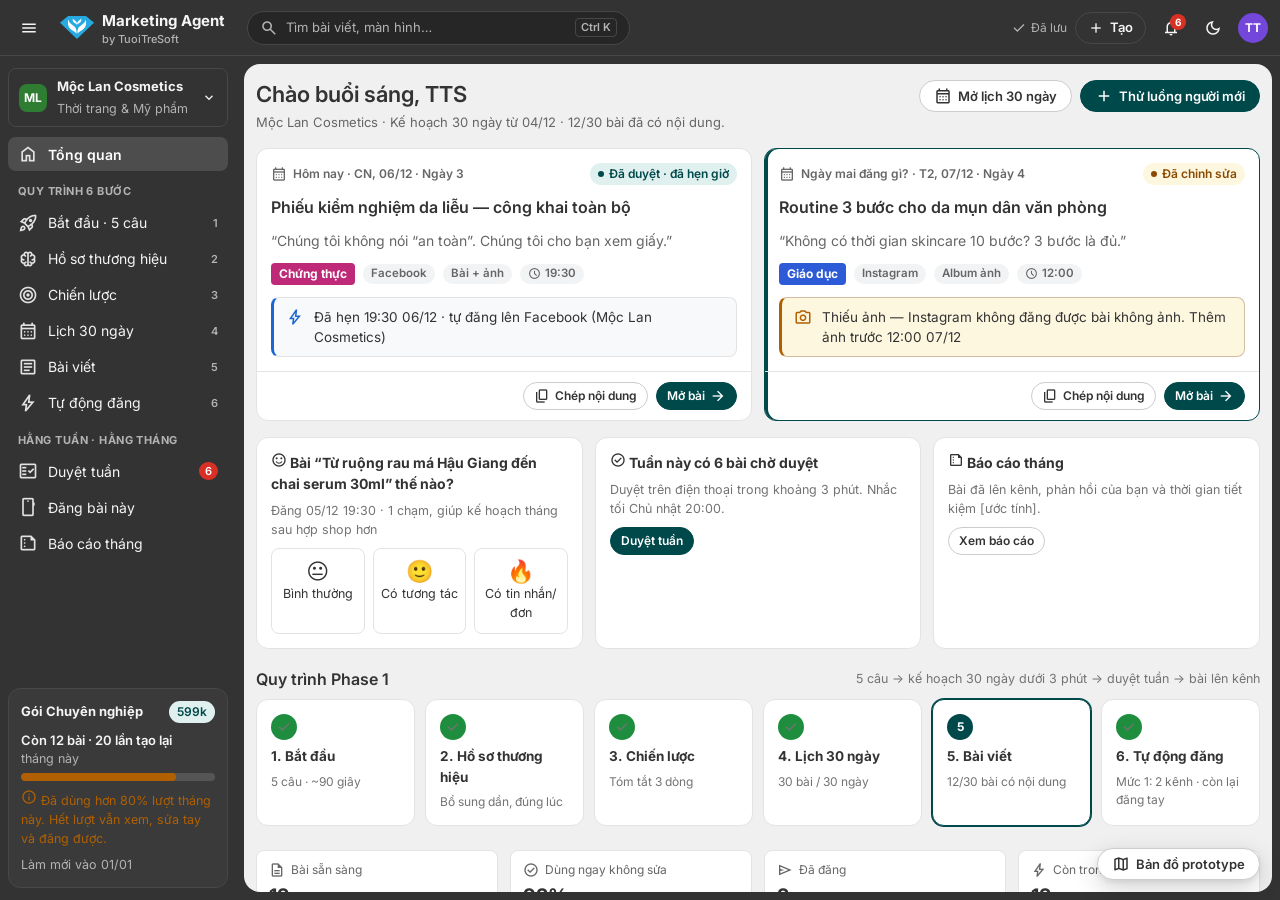
==== commit c0c8725d: "ap dung design system" ====
--- a/index.html
+++ b/index.html
@@ -8,11 +8,11 @@
   <link rel="icon" href="assets/favicon.ico" sizes="any">
   <link rel="icon" href="assets/favicon-32.png" type="image/png" sizes="32x32">
   <link rel="apple-touch-icon" href="assets/apple-touch-icon.png">
-  <meta name="theme-color" content="#27AAE1">
+  <meta name="theme-color" content="#333333">
   <link rel="preconnect" href="https://fonts.googleapis.com"><link rel="preconnect" href="https://fonts.gstatic.com" crossorigin>
-  <link href="https://fonts.googleapis.com/css2?family=Be+Vietnam+Pro:wght@400;500;600;700&display=swap" rel="stylesheet">
-  <link rel="stylesheet" href="assets/styles.css?v=20260929b">
-  <script src="assets/theme.js?v=20260929b"></script>
+  <link href="https://fonts.googleapis.com/css2?family=Inter:wght@400;500;600;700&family=Be+Vietnam+Pro:wght@400;500;600;700&display=swap" rel="stylesheet">
+  <link rel="stylesheet" href="assets/styles.css?v=20260930hs">
+  <script src="assets/theme.js?v=20260930hs"></script>
 </head>
 <body data-page="home">
 <main id="page" hidden>
@@ -48,12 +48,12 @@
   </div>
 </main>
 
-<script src="assets/data.js?v=20260929b"></script>
-<script src="assets/app.js?v=20260929b"></script>
+<script src="assets/data.js?v=20260930hs"></script>
+<script src="assets/app.js?v=20260930hs"></script>
 <script>
 (function () {
   const { state, icon, esc } = MP;
-  MP.shell({ active: 'home', crumbs: ['Tổng quan'] });
+  MP.shell({ active: 'home', template: 'dash', crumbs: ['Tổng quan'] });
 
   const h = new Date().getHours();
   document.getElementById('greet').textContent = (h < 11 ? 'Chào buổi sáng' : h < 18 ? 'Chào buổi chiều' : 'Chào buổi tối') + ', TTS';
@@ -81,7 +81,7 @@
       </div></div>`;
   }
   document.getElementById('today-cards').innerHTML = dayCard('Hôm nay', t, false) + dayCard('Ngày mai đăng gì?', tm, true);
-  document.querySelectorAll('[data-copy]').forEach(b => b.onclick = () => { const it = MP.poolItem(b.dataset.copy); MP.copy(it.content.caption + '\n\n' + it.content.hashtags.join(' '), b); });
+  document.querySelectorAll('[data-copy]').forEach(b => b.onclick = () => { const it = MP.poolItem(b.dataset.copy); MP.copy(it.content.caption + '\n\n' + it.content.hashtags.join(' '), b); const x = MP.item(it.id); if (MP.autoInfo(x).kind === 'auto') setTimeout(() => MP.toast('Bài này sẽ tự đăng lúc ' + x.time + '. Nếu bạn tự đăng, mở bài và bấm “Tôi đã tự đăng” để tránh trùng', 'alert'), 1500); });
 
   // Flow 6 bước
   const A = state.automation; const pub = all.filter(i => i.status === 'published').length;
--- a/assets/styles.css
+++ b/assets/styles.css
@@ -1,119 +1,124 @@
 /* =========================================================================
-   Marketing Platform — Prototype
-   Token 3 tầng (primitive → semantic → component), bám tinh thần @xbuild/ui.
-   Khi có package thật: thay khối :root bằng import tokens.css của @xbuild/ui.
+   Marketing Agent — Prototype
+   Theme HubSpot (DESIGN-SYSTEM-HUBSPOT.md v1.0, `data-brand="crm"`) trên nền
+   DESIGN-SYSTEM.md của XBuild ERP: token 3 tầng · component-first · Material Symbols.
+   Giá trị ở đây = theme CRM; tên biến semantic giữ nguyên để map sang @xbuild/ui.
    ========================================================================= */
+
+/* Icon Material Symbols Outlined — bản cắt gọn 106 icon, tự host (không phụ thuộc mạng) */
+@font-face {
+  font-family: "Material Symbols Subset";
+  src: url("fonts/material-symbols-subset.woff2") format("woff2");
+  font-weight: 400; font-style: normal; font-display: block;
+}
 
 /* ---------- Tầng 1: primitive ---------- */
 :root {
-  --p-slate-0: #ffffff;
-  --p-slate-25: #fafbfc;
-  --p-slate-50: #f4f6f9;
-  --p-slate-100: #eaeef3;
-  --p-slate-200: #d9dfe7;
-  --p-slate-300: #bcc5d1;
-  --p-slate-400: #8d99a8;
-  --p-slate-500: #667385;
-  --p-slate-600: #4b5768;
-  --p-slate-700: #333d4b;
-  --p-slate-800: #1f2631;
-  --p-slate-850: #181e27;
-  --p-slate-900: #11161d;
-  --p-slate-950: #0b0f14;
-
-  --p-indigo-50: #eef0ff;
-  --p-indigo-100: #e0e3ff;
-  --p-indigo-300: #a5adff;
-  --p-indigo-400: #8189fb;
-  --p-indigo-500: #5f66f0;
-  --p-indigo-600: #4a4fd9;
-  --p-indigo-700: #3b3eb3;
-  --p-indigo-900: #23245e;
-
-  --p-blue-500: #2f7de1;   --p-blue-600: #1f66c4;  --p-blue-50: #eaf3fe;   --p-blue-900: #13325a;
-  --p-violet-500: #8b5cf6; --p-violet-600: #7442e0; --p-violet-50: #f3eeff; --p-violet-900: #33215f;
-  --p-green-500: #1f9d63;  --p-green-600: #177f50; --p-green-50: #e8f7ef;  --p-green-900: #10402b;
-  --p-amber-500: #d98a06;  --p-amber-600: #a86a00; --p-amber-50: #fff5e0;  --p-amber-900: #4a3305;
-  --p-red-500: #dc3f3f;    --p-red-600: #b82f2f;   --p-red-50: #fdecec;    --p-red-900: #521818;
-
-  --p-radius-sm: 6px;
-  --p-radius-md: 10px;
-  --p-radius-lg: 14px;
-  --p-radius-xl: 20px;
+  --p-white: #ffffff;
+  --p-gray-25: #f8f9fa;
+  --p-gray-50: #f1f3f4;
+  --p-gray-75: #f0f0f0;
+  --p-gray-100: #e3e3e3;
+  --p-gray-200: #cccccc;
+  --p-gray-400: #8f8f8f;
+  --p-gray-500: #737373;
+  --p-gray-600: #666666;
+  --p-gray-800: #333333;
+  --p-gray-850: #262626;
+
+  --p-teal-900: #00494b;
+  --p-teal-800: #006162;
+  --p-teal-50: #e0f0ef;
+
+  --p-green-600: #1e8e3e; --p-green-700: #137333; --p-green-50: #e6f4ea;
+  --p-amber-600: #b06000; --p-amber-700: #8a4b00; --p-amber-50: #fef7e0;
+  --p-red-600: #d93025;   --p-red-700: #b3261e;   --p-red-50: #fce8e6;
+  --p-blue-600: #1967d2;  --p-blue-50: #e8f0fe;
+
+  --p-radius-sm: 4px;
+  --p-radius-md: 8px;
+  --p-radius-lg: 12px;
+  --p-radius-xl: 16px;
   --p-radius-full: 999px;
 
   --p-space-1: 4px; --p-space-2: 8px; --p-space-3: 12px; --p-space-4: 16px;
   --p-space-5: 20px; --p-space-6: 24px; --p-space-8: 32px; --p-space-10: 40px;
 }
 
-/* ---------- Tầng 2: semantic (sáng) ---------- */
+/* ---------- Tầng 2: semantic — theme CRM (sáng) ---------- */
 :root {
   color-scheme: light;
-  --bg: var(--p-slate-50);
-  --surface: var(--p-slate-0);
-  --surface-2: var(--p-slate-25);
-  --surface-sunken: var(--p-slate-100);
-  --border: var(--p-slate-200);
-  --border-strong: var(--p-slate-300);
-  --text: var(--p-slate-900);
-  --text-2: var(--p-slate-600);
-  --text-3: var(--p-slate-500);
+  /* khung */
+  --canvas: var(--p-gray-800);
+  --shell-bg: #333333; --shell-fg: #f5f5f5; --shell-muted: #b3b3b3; --shell-hover: #444444;
+  --shell-active: #4d4d4d; --shell-active-fg: #ffffff; --shell-line: #474747; --shell-search: #262626;
+  --frame-radius: 16px; --frame-gap: 8px;
+  /* bề mặt & chữ */
+  --bg: var(--p-gray-75);                 /* = --page-bg: nền sau các card (record, dashboard) */
+  --page-bg: var(--p-gray-75);
+  --surface: var(--p-white);
+  --surface-2: var(--p-gray-25);          /* surface-variant */
+  --surface-sunken: var(--p-gray-50);     /* surface-2: hover, nền chip */
+  --board-col: var(--p-gray-75);
+  --border: var(--p-gray-100);            /* outline-variant */
+  --border-strong: var(--p-gray-200);     /* outline */
+  --outline-input: var(--p-gray-400);     /* viền input đủ 3:1 */
+  --text: var(--p-gray-800);              /* on-surface: xám than, không đen */
+  --text-2: var(--p-gray-600);            /* on-surface-variant */
+  --text-3: var(--p-gray-500);
   --text-on-primary: #ffffff;
-
-  --primary: var(--p-indigo-600);
-  --primary-hover: var(--p-indigo-700);
-  --primary-soft: var(--p-indigo-50);
-  --primary-soft-text: var(--p-indigo-700);
-  --focus-ring: 0 0 0 3px color-mix(in srgb, var(--p-indigo-500) 35%, transparent);
-
-  --success: var(--p-green-600);   --success-soft: var(--p-green-50);
-  --warning: var(--p-amber-600);   --warning-soft: var(--p-amber-50);
-  --danger: var(--p-red-600);      --danger-soft: var(--p-red-50);
-  --info: var(--p-blue-600);       --info-soft: var(--p-blue-50);
-
-  /* Pillar — luôn đi kèm icon + nhãn chữ, không phân biệt chỉ bằng màu */
-  --pillar-edu: var(--p-blue-600);      --pillar-edu-soft: var(--p-blue-50);
-  --pillar-prod: var(--p-violet-600);   --pillar-prod-soft: var(--p-violet-50);
-  --pillar-proof: var(--p-green-600);   --pillar-proof-soft: var(--p-green-50);
-  --pillar-fun: var(--p-amber-600);     --pillar-fun-soft: var(--p-amber-50);
-
-  --shadow-sm: 0 1px 2px rgba(17, 22, 29, .06);
-  --shadow-md: 0 4px 16px rgba(17, 22, 29, .08), 0 1px 3px rgba(17, 22, 29, .06);
-  --shadow-lg: 0 18px 48px rgba(17, 22, 29, .16), 0 2px 6px rgba(17, 22, 29, .06);
-  --overlay: rgba(11, 15, 20, .45);
-
-  --font: "Be Vietnam Pro", system-ui, -apple-system, "Segoe UI", Roboto, sans-serif;
+  /* màu nhấn duy nhất: teal đậm */
+  --primary: var(--p-teal-900);
+  --primary-hover: #003a3c;
+  --primary-soft: var(--p-teal-50);       /* primary-container */
+  --primary-soft-text: var(--p-teal-900); /* on-primary-container */
+  --link: var(--p-teal-800);
+  --focus-ring: 0 0 0 2px var(--primary);
+  /* trạng thái: màu icon/viền + nền container + chữ trên container (đã sửa tương phản §11) */
+  --success: var(--p-green-600); --success-soft: var(--p-green-50); --success-text: var(--p-green-700);
+  --warning: var(--p-amber-600); --warning-soft: var(--p-amber-50); --warning-text: var(--p-amber-700);
+  --danger: var(--p-red-600);    --danger-soft: var(--p-red-50);    --danger-text: var(--p-red-700);
+  --info: var(--p-blue-600);     --info-soft: var(--p-blue-50);     --info-text: var(--p-blue-600);
+  /* màu phân loại — CHỈ cho pill lựa chọn (SELECT) và avatar (§2.4) */
+  --cat-1: #2d5bd7; --cat-2: #c2410c; --cat-3: #be2a78; --cat-4: #7447db;
+  --cat-5: #e3b341; --cat-5-fg: #3a2a05; --cat-6: #2e7d32; --cat-7: #a61b1b;
+  /* Nhóm nội dung = lựa chọn 1..4 của trường SELECT → màu phân loại theo thứ tự */
+  --pillar-edu: var(--cat-1);   --pillar-edu-soft: color-mix(in srgb, var(--cat-1) 12%, var(--surface));
+  --pillar-prod: var(--cat-2);  --pillar-prod-soft: color-mix(in srgb, var(--cat-2) 12%, var(--surface));
+  --pillar-proof: var(--cat-3); --pillar-proof-soft: color-mix(in srgb, var(--cat-3) 12%, var(--surface));
+  --pillar-fun: var(--cat-4);   --pillar-fun-soft: color-mix(in srgb, var(--cat-4) 12%, var(--surface));
+  /* biểu đồ */
+  --viz-1: #2a78d6; --viz-2: #eb6834; --viz-3: #1baf7a; --viz-4: #eda100;
+  --shadow-sm: none;
+  --shadow-md: 0 2px 6px rgba(0,0,0,.12);
+  --shadow-lg: 0 8px 24px rgba(0,0,0,.18), 0 2px 6px rgba(0,0,0,.08);
+  --overlay: rgba(0, 0, 0, .45);
+  --font: "Inter", "Be Vietnam Pro", system-ui, -apple-system, "Segoe UI", Roboto, sans-serif;
   --font-mono: ui-monospace, "SF Mono", Menlo, Consolas, monospace;
-}
-
-/* ---------- Tầng 2: semantic (tối) ---------- */
+  --ease-enter: cubic-bezier(.05, .7, .1, 1);
+}
+
+/* ---------- Tầng 2: semantic — tối (§10: chỉ ghi đè phần khác bản dark gốc) ---------- */
 :root[data-theme="dark"] {
   color-scheme: dark;
-  --bg: var(--p-slate-950);
-  --surface: var(--p-slate-900);
-  --surface-2: var(--p-slate-850);
-  --surface-sunken: #0e1319;
-  --border: #252d39;
-  --border-strong: #354050;
-  --text: #e8ecf2;
-  --text-2: #a9b3c1;
-  --text-3: #8490a0;
-  --primary: var(--p-indigo-400);
-  --primary-hover: var(--p-indigo-300);
-  --text-on-primary: #0d0f2a;
-  --primary-soft: color-mix(in srgb, var(--p-indigo-500) 18%, transparent);
-  --primary-soft-text: var(--p-indigo-300);
-  --success: #4cc98d;  --success-soft: color-mix(in srgb, #1f9d63 18%, transparent);
-  --warning: #f0b43c;  --warning-soft: color-mix(in srgb, #d98a06 18%, transparent);
-  --danger: #f27878;   --danger-soft: color-mix(in srgb, #dc3f3f 18%, transparent);
-  --info: #6aa9f5;     --info-soft: color-mix(in srgb, #2f7de1 18%, transparent);
-  --pillar-edu: #6aa9f5;   --pillar-edu-soft: color-mix(in srgb, #2f7de1 18%, transparent);
-  --pillar-prod: #b69bfa;  --pillar-prod-soft: color-mix(in srgb, #8b5cf6 20%, transparent);
-  --pillar-proof: #4cc98d; --pillar-proof-soft: color-mix(in srgb, #1f9d63 18%, transparent);
-  --pillar-fun: #f0b43c;   --pillar-fun-soft: color-mix(in srgb, #d98a06 18%, transparent);
-  --shadow-sm: 0 1px 2px rgba(0,0,0,.4);
-  --shadow-md: 0 6px 20px rgba(0,0,0,.45);
-  --shadow-lg: 0 20px 50px rgba(0,0,0,.6);
+  --canvas: #171717;
+  --shell-bg: #171717; --shell-hover: #2a2a2a; --shell-active: #303030; --shell-line: #2e2e2e; --shell-search: #0f0f0f;
+  --bg: #18191b; --page-bg: #18191b;
+  --surface: #202124; --surface-2: #26272a; --surface-sunken: #2d2e31; --board-col: #28292c;
+  --border: #3c4043; --border-strong: #5f6368; --outline-input: #6b6b6b;
+  --text: #e8eaed; --text-2: #9aa0a6; --text-3: #9aa0a6;
+  --primary: #5cc2c0; --primary-hover: #7ad3d1; --text-on-primary: #0b2a2a;
+  --primary-soft: #123c3c; --primary-soft-text: #bfe8e6; --link: #7ad3d1;
+  --success: #81c995; --success-soft: #1e3a29; --success-text: #81c995;
+  --warning: #fdd663; --warning-soft: #3d3419; --warning-text: #fdd663;
+  --danger: #f28b82;  --danger-soft: #41201e; --danger-text: #f28b82;
+  --info: #8ab4f8;    --info-soft: #1d2b44;   --info-text: #8ab4f8;
+  --pillar-edu-soft: color-mix(in srgb, var(--cat-1) 26%, var(--surface));
+  --pillar-prod-soft: color-mix(in srgb, var(--cat-2) 26%, var(--surface));
+  --pillar-proof-soft: color-mix(in srgb, var(--cat-3) 26%, var(--surface));
+  --pillar-fun-soft: color-mix(in srgb, var(--cat-4) 26%, var(--surface));
+  --shadow-md: 0 2px 8px rgba(0,0,0,.5);
+  --shadow-lg: 0 10px 30px rgba(0,0,0,.6);
   --overlay: rgba(0, 0, 0, .6);
 }
 
@@ -122,28 +127,33 @@
 html { -webkit-text-size-adjust: 100%; }
 body {
   margin: 0;
-  background: var(--bg);
+  background: var(--canvas);
   color: var(--text);
   font-family: var(--font);
   font-size: 14px;
-  line-height: 1.55;
+  line-height: 1.5;
   -webkit-font-smoothing: antialiased;
 }
-h1, h2, h3, h4 { margin: 0; line-height: 1.3; font-weight: 650; letter-spacing: -0.01em; }
+h1, h2, h3, h4 { margin: 0; line-height: 1.3; font-weight: 600; letter-spacing: 0; }
 h1 { font-size: 22px; }
-h2 { font-size: 17px; }
-h3 { font-size: 15px; }
+h2 { font-size: 16px; }
+h3 { font-size: 14px; }
 h4 { font-size: 13px; }
 p { margin: 0; }
-a { color: var(--primary); text-decoration: none; }
+a { color: var(--link); text-decoration: none; }
 a:hover { text-decoration: underline; }
 button, input, select, textarea { font: inherit; color: inherit; }
-:focus-visible { outline: none; box-shadow: var(--focus-ring); border-radius: var(--p-radius-sm); }
+:focus-visible { outline: 2px solid var(--primary); outline-offset: 1px; border-radius: var(--p-radius-sm); }
 .sr-only { position: absolute; width: 1px; height: 1px; overflow: hidden; clip: rect(0 0 0 0); white-space: nowrap; }
-svg.ic { width: 18px; height: 18px; flex: none; stroke: currentColor; fill: none; stroke-width: 1.8; stroke-linecap: round; stroke-linejoin: round; }
-svg.ic.sm { width: 15px; height: 15px; }
-svg.ic.lg { width: 22px; height: 22px; }
-svg.ic.xl { width: 32px; height: 32px; stroke-width: 1.5; }
+/* Icon: Material Symbols Outlined */
+.ic {
+  font-family: "Material Symbols Subset"; font-weight: 400; font-style: normal; font-size: 18px; line-height: 1;
+  width: 1em; height: 1em; display: inline-flex; align-items: center; justify-content: center; flex: none;
+  overflow: hidden; user-select: none; -webkit-font-smoothing: antialiased; letter-spacing: normal; text-transform: none;
+}
+.ic.sm { font-size: 16px; }
+.ic.lg { font-size: 22px; }
+.ic.xl { font-size: 32px; }
 .muted { color: var(--text-2); }
 .subtle { color: var(--text-3); font-size: 12.5px; }
 .mono { font-family: var(--font-mono); font-size: 12.5px; }
@@ -156,10 +166,10 @@
 .row.between { justify-content: space-between; }
 .row.top { align-items: flex-start; }
 .stack { display: flex; flex-direction: column; gap: var(--p-space-3); }
-.stack.lg { gap: var(--p-space-5); }
+.stack.lg { gap: var(--p-space-3); }
 .stack.sm { gap: var(--p-space-2); }
 .grow { flex: 1; min-width: 0; }
-.grid { display: grid; gap: var(--p-space-4); }
+.grid { display: grid; gap: var(--p-space-3); }
 .grid.c2 { grid-template-columns: repeat(2, minmax(0, 1fr)); }
 .grid.c3 { grid-template-columns: repeat(3, minmax(0, 1fr)); }
 .grid.c4 { grid-template-columns: repeat(4, minmax(0, 1fr)); }
@@ -167,150 +177,226 @@
 @media (max-width: 860px) { .grid.c2, .grid.c3 { grid-template-columns: 1fr; } }
 @media (max-width: 520px) { .grid.c4 { grid-template-columns: 1fr; } }
 
-/* ---------- App shell ---------- */
-.shell { display: grid; grid-template-columns: 256px minmax(0, 1fr); min-height: 100vh; }
-.sidebar {
-  position: sticky; top: 0; height: 100vh; overflow-y: auto;
-  background: var(--surface); border-right: 1px solid var(--border);
-  display: flex; flex-direction: column; padding: 16px 12px;
-}
-.logo { display: flex; align-items: center; gap: 10px; padding: 4px 8px 16px; font-weight: 700; font-size: 15px; color: var(--text); }
-.logo:hover { text-decoration: none; }
-.logo-mark {
-  width: 32px; height: 32px; border-radius: 9px; display: grid; place-items: center;
-  background: linear-gradient(135deg, var(--p-indigo-500), var(--p-violet-500)); color: #fff;
-}
-.logo-img { width: 44px; height: auto; flex: none; display: block; }
-.logo small { display: block; font-weight: 500; font-size: 11.5px; color: var(--text-3); }
-.brand-switch {
-  display: flex; align-items: center; gap: 10px; width: 100%; padding: 8px 10px; margin-bottom: 14px;
-  border: 1px solid var(--border); border-radius: var(--p-radius-md); background: var(--surface-2); cursor: pointer; text-align: left;
-}
-.brand-switch:hover { border-color: var(--border-strong); }
+/* =========================================================================
+   §5 Khung ứng dụng — khung tối ôm nội dung sáng
+   ========================================================================= */
+.app { display: grid; grid-template-columns: 236px minmax(0, 1fr); grid-template-rows: 56px minmax(0, 1fr); height: 100vh; height: 100dvh; background: var(--canvas); }
+.topbar {
+  grid-column: 1 / -1; display: flex; align-items: center; gap: 8px; padding: 0 12px;
+  background: var(--shell-bg); color: var(--shell-fg); border-bottom: 1px solid var(--shell-line); min-width: 0;
+}
+.topbar .brand { display: flex; align-items: center; gap: 8px; color: var(--shell-fg); font-weight: 700; font-size: 15px; padding: 0 6px; flex: none; }
+.topbar .brand:hover { text-decoration: none; }
+.topbar .brand img { width: 34px; height: auto; display: block; }
+.topbar .brand small { font-weight: 500; font-size: 11px; color: var(--shell-muted); display: block; line-height: 1.1; }
+.tb-search {
+  flex: 1; max-width: 440px; height: 34px; display: flex; align-items: center; gap: 8px; padding: 0 12px; margin: 0 8px;
+  background: var(--shell-search); border: 1px solid var(--shell-line); border-radius: var(--p-radius-full);
+  color: var(--shell-muted); font-size: 13px; cursor: pointer; text-align: left;
+}
+.tb-search:hover { border-color: #5a5a5a; }
+.tb-search kbd { margin-left: auto; font: 600 11px/1 var(--font); border: 1px solid var(--shell-line); border-radius: 4px; padding: 3px 5px; color: var(--shell-muted); }
+.tb-btn {
+  height: 34px; min-width: 34px; display: inline-flex; align-items: center; justify-content: center; gap: 6px; padding: 0 8px;
+  border: 0; background: transparent; color: var(--shell-fg); border-radius: var(--p-radius-full); cursor: pointer; position: relative; font-size: 13px; font-weight: 600;
+}
+.tb-btn:hover { background: var(--shell-hover); text-decoration: none; }
+.tb-btn.outline { border: 1px solid var(--shell-line); height: 32px; padding: 0 12px; }
+.tb-btn .count { position: absolute; top: 3px; right: 2px; min-width: 16px; height: 16px; padding: 0 4px; border-radius: 99px; background: var(--danger); color: #fff; font: 700 10px/16px var(--font); text-align: center; }
+.tb-pill { display: inline-flex; align-items: center; gap: 6px; height: 26px; padding: 0 10px; border-radius: 99px; font-size: 12px; font-weight: 600; background: #4a3b12; color: #fdd663; white-space: nowrap; }
+.tb-saved { font-size: 12px; color: var(--shell-muted); display: inline-flex; align-items: center; gap: 4px; white-space: nowrap; }
 .avatar {
   width: 28px; height: 28px; border-radius: 8px; flex: none; display: grid; place-items: center;
-  background: var(--pillar-proof-soft); color: var(--pillar-proof); font-weight: 700; font-size: 12px;
-}
-.avatar.round { border-radius: 50%; background: var(--primary-soft); color: var(--primary-soft-text); }
-.nav-label { font-size: 11px; font-weight: 600; text-transform: uppercase; letter-spacing: .06em; color: var(--text-3); padding: 12px 10px 6px; }
+  background: var(--cat-6); color: #fff; font-weight: 700; font-size: 12px;
+}
+.avatar.round { border-radius: 50%; width: 30px; height: 30px; background: var(--cat-4); color: #fff; }
+
+.sidebar {
+  background: var(--shell-bg); color: var(--shell-fg); padding: 12px 8px; display: flex; flex-direction: column; gap: 2px;
+  overflow-y: auto; min-height: 0; scrollbar-width: thin; scrollbar-color: #555 transparent;
+}
+.brand-switch {
+  display: flex; align-items: center; gap: 10px; width: 100%; padding: 8px 10px; margin-bottom: 8px; color: var(--shell-fg);
+  border: 1px solid var(--shell-line); border-radius: var(--p-radius-md); background: transparent; cursor: pointer; text-align: left;
+}
+.brand-switch:hover { background: var(--shell-hover); }
+.brand-switch .subtle { color: var(--shell-muted); }
+.nav-label { font-size: 11px; font-weight: 700; text-transform: uppercase; letter-spacing: .04em; color: var(--shell-muted); padding: 10px 10px 4px; }
+.nav-sep { height: 1px; background: var(--shell-line); margin: 6px 10px; }
 .nav { display: flex; flex-direction: column; gap: 2px; }
 .nav a {
-  display: flex; align-items: center; gap: 10px; padding: 8px 10px; border-radius: var(--p-radius-md);
-  color: var(--text-2); font-weight: 500;
-}
-.nav a:hover { background: var(--surface-sunken); color: var(--text); text-decoration: none; }
-.nav a[aria-current="page"] { background: var(--primary-soft); color: var(--primary-soft-text); font-weight: 600; }
-.nav a.locked { opacity: .6; cursor: not-allowed; }
-.step-dot {
-  width: 20px; height: 20px; border-radius: 50%; flex: none; display: grid; place-items: center;
-  font-size: 11px; font-weight: 700; border: 1.5px solid currentColor;
-}
-.nav a[aria-current="page"] .step-dot { background: var(--primary); border-color: var(--primary); color: var(--text-on-primary); }
-.nav .tag { margin-left: auto; }
-.sidebar-foot { margin-top: auto; padding-top: 16px; }
-.quota { border: 1px solid var(--border); border-radius: var(--p-radius-lg); padding: 12px; background: var(--surface-2); }
+  display: flex; align-items: center; gap: 10px; height: 34px; padding: 0 10px; border-radius: var(--p-radius-md);
+  color: var(--shell-fg); font-size: 14px; font-weight: 400; white-space: nowrap;
+}
+.nav a .ic { font-size: 20px; color: var(--shell-fg); opacity: .9; }
+.nav a:hover { background: var(--shell-hover); text-decoration: none; }
+.nav a[aria-current="page"] { background: var(--shell-active); color: var(--shell-active-fg); font-weight: 600; }
+.nav a .n { font-size: 11px; color: var(--shell-muted); font-weight: 600; margin-left: auto; }
+.nav a .badge { height: 18px; padding: 0 6px; font-size: 11px; margin-left: auto; background: var(--danger); color: #fff; }
+.nav a .badge::before { display: none; }
+.sidebar-foot { margin-top: auto; padding-top: 12px; }
+.quota { border: 1px solid var(--shell-line); border-radius: var(--p-radius-lg); padding: 12px; background: #3a3a3a; color: var(--shell-fg); font-size: 13px; }
+:root[data-theme="dark"] .quota { background: #1f1f1f; }
+.quota .subtle, .quota .muted { color: var(--shell-muted); }
+.quota .badge { background: var(--shell-active); color: var(--shell-fg); }
+.quota .badge::before { display: none; }
+.quota .progress { background: #555; }
+.quota .progress > span { background: #7ad3d1; }
 .quota-row { margin-top: 10px; }
 .quota-row .row { font-size: 12.5px; }
 
-.main { min-width: 0; display: flex; flex-direction: column; }
-.topbar {
-  position: sticky; top: 0; z-index: 20; height: 60px; display: flex; align-items: center; gap: 12px;
-  padding: 0 28px; background: color-mix(in srgb, var(--bg) 85%, transparent); backdrop-filter: blur(10px);
-  border-bottom: 1px solid var(--border);
-}
-.crumbs { display: flex; align-items: center; gap: 6px; color: var(--text-3); font-size: 13px; min-width: 0; }
-.crumbs b { color: var(--text); font-weight: 600; }
-.content { padding: 24px 28px 64px; max-width: 1320px; width: 100%; }
+.main { padding: var(--frame-gap); min-width: 0; min-height: 0; }
+.frame {
+  height: 100%; background: var(--surface); border-radius: var(--frame-radius); overflow: auto; position: relative;
+  scroll-padding-top: 16px;
+}
+.content { padding: 16px 24px 72px; width: 100%; max-width: 1440px; }
+.content.narrow { max-width: 680px; margin: 0 auto; }
+/* Mẫu trang (§7): T1 danh sách · T2 bản ghi · T3 dashboard · T4 cấu hình */
+.frame.t-list .content { padding: 0 0 72px; max-width: none; }
+.frame.t-record, .frame.t-dash { background: var(--page-bg); }
+.frame.t-record .content, .frame.t-dash .content { padding: 12px 12px 72px; max-width: none; }
 .btn.menu-btn { display: none; }
 
-@media (max-width: 960px) {
-  .shell { grid-template-columns: 1fr; }
-  .sidebar { position: fixed; z-index: 60; left: 0; top: 0; width: 280px; transform: translateX(-100%); transition: transform .2s ease; box-shadow: var(--shadow-lg); }
+/* Rail 905–1239px: sidebar chỉ icon */
+@media (max-width: 1239px) and (min-width: 905px) {
+  .app { grid-template-columns: 72px minmax(0, 1fr); }
+  .sidebar { padding: 12px 8px; align-items: stretch; }
+  .sidebar .brand-switch, .sidebar .nav-label, .sidebar-foot, .nav a .lbl, .nav a .n { display: none; }
+  .nav a { justify-content: center; padding: 0; height: 40px; }
+  .nav a .badge { position: absolute; margin: -18px 0 0 22px; }
+}
+/* <905px: sidebar thành drawer */
+@media (max-width: 904px) {
+  .app { grid-template-columns: minmax(0, 1fr); }
+  .sidebar { position: fixed; z-index: 60; left: 0; top: 56px; bottom: 0; width: min(276px, 84vw); transform: translateX(-102%); transition: transform .25s var(--ease-enter); }
   body.nav-open .sidebar { transform: none; }
-  body.nav-open::after { content: ""; position: fixed; inset: 0; background: var(--overlay); z-index: 50; }
-  .btn.menu-btn { display: inline-flex; }
-  .topbar { padding: 0 16px; }
-  .content { padding: 16px 16px 64px; }
+  body.nav-open::after { content: ""; position: fixed; inset: 56px 0 0 0; background: var(--overlay); z-index: 50; }
+  .btn.menu-btn, .tb-btn.menu-btn { display: inline-flex; }
+  .hide-md { display: none !important; }
+}
+@media (max-width: 600px) {
+  :root { --frame-gap: 0px; --frame-radius: 0px; }
+  .tb-search { display: none; }
+  .topbar .brand span { display: none; }
+  .content { padding: 12px 12px 72px; }
   .hide-sm { display: none !important; }
 }
 
-/* ---------- PageHeader ---------- */
-.page-header { display: flex; align-items: flex-start; justify-content: space-between; gap: 16px; margin-bottom: 20px; flex-wrap: wrap; }
-.page-header .subtitle { color: var(--text-2); margin-top: 4px; max-width: 720px; }
-.page-header .actions { display: flex; gap: 8px; flex-wrap: wrap; }
-.eyebrow { font-size: 12px; font-weight: 600; color: var(--primary-soft-text); display: inline-flex; align-items: center; gap: 6px; margin-bottom: 6px; }
-
-/* ---------- Button ---------- */
+/* =========================================================================
+   §6 Component
+   ========================================================================= */
+/* PageHeader (T4) + ObjectHeader (T1, §6.2) */
+.page-header { display: flex; align-items: flex-start; justify-content: space-between; gap: 16px; margin: 4px 0 16px; flex-wrap: wrap; }
+.page-header h1 { font-size: 22px; font-weight: 600; }
+.page-header .subtitle { color: var(--text-2); margin-top: 4px; max-width: 760px; font-size: 13px; }
+.page-header .actions { display: flex; gap: 8px; flex-wrap: wrap; align-items: center; }
+.eyebrow { font-size: 12px; font-weight: 600; color: var(--text-2); display: inline-flex; align-items: center; gap: 6px; margin-bottom: 4px; }
+.step-dot {
+  width: 18px; height: 18px; border-radius: 50%; flex: none; display: inline-grid; place-items: center;
+  font-size: 10.5px; font-weight: 700; background: var(--primary); color: var(--text-on-primary);
+}
+.obj-head { display: flex; align-items: center; gap: 12px; padding: 16px 16px 0; flex-wrap: wrap; }
+.obj-title { display: inline-flex; align-items: center; gap: 4px; font-size: 24px; font-weight: 600; padding: 2px 8px; margin-left: -8px; border-radius: 8px; border: 0; background: none; cursor: pointer; color: var(--text); }
+.obj-title:hover { background: var(--surface-sunken); }
+.obj-count { font-size: 13px; color: var(--text-2); }
+.obj-head .actions { margin-left: auto; display: flex; gap: 8px; align-items: center; flex-wrap: wrap; }
+
+/* Button (§6.1): pill, 32 / 28px, chữ 13/600 */
 .btn {
-  display: inline-flex; align-items: center; justify-content: center; gap: 7px; height: 36px; padding: 0 14px;
-  border-radius: var(--p-radius-md); border: 1px solid var(--border); background: var(--surface); color: var(--text);
-  font-weight: 550; font-size: 13.5px; cursor: pointer; white-space: nowrap; transition: background .12s, border-color .12s, color .12s;
+  display: inline-flex; align-items: center; justify-content: center; gap: 6px; height: 32px; padding: 0 14px;
+  border-radius: var(--p-radius-full); border: 1px solid var(--border-strong); background: var(--surface); color: var(--text);
+  font-weight: 600; font-size: 13px; line-height: 1; cursor: pointer; white-space: nowrap; transition: background .12s, border-color .12s, opacity .12s;
+  text-decoration: none;
 }
 .btn:hover { background: var(--surface-sunken); text-decoration: none; }
-.btn:disabled, .btn[aria-disabled="true"] { opacity: .5; cursor: not-allowed; }
+.btn:disabled, .btn[aria-disabled="true"] { opacity: .45; cursor: not-allowed; }
 .btn.primary { background: var(--primary); border-color: var(--primary); color: var(--text-on-primary); }
-.btn.primary:hover { background: var(--primary-hover); border-color: var(--primary-hover); }
-.btn.ghost { background: transparent; border-color: transparent; color: var(--text-2); }
-.btn.ghost:hover { background: var(--surface-sunken); color: var(--text); }
-.btn.danger { color: var(--danger); }
-.btn.sm { height: 30px; padding: 0 10px; font-size: 12.5px; border-radius: 8px; gap: 5px; }
-.btn.lg { height: 44px; padding: 0 20px; font-size: 15px; }
-.btn.icon { width: 36px; padding: 0; }
-.btn.sm.icon { width: 30px; }
+.btn.primary:hover { background: var(--primary); opacity: .9; }
+.btn.ghost { background: transparent; border-color: transparent; color: var(--text); height: 30px; padding: 0 8px; }
+.btn.ghost:hover { background: var(--surface-sunken); }
+.btn.danger { background: var(--danger); border-color: var(--danger); color: #fff; }
+.btn.danger:hover { opacity: .9; background: var(--danger); }
+.btn.ghost.danger { background: transparent; border-color: transparent; color: var(--danger-text); }
+.btn.sm { height: 28px; padding: 0 10px; font-size: 12px; gap: 5px; }
+.btn.ghost.sm { height: 28px; padding: 0 8px; }
+.btn.lg { height: 40px; padding: 0 20px; font-size: 14px; }
+.btn.icon { width: 32px; padding: 0; }
+.btn.sm.icon { width: 28px; }
 .btn.block { width: 100%; }
-.btn.is-done { color: var(--success); border-color: color-mix(in srgb, var(--success) 40%, transparent); }
-
-/* ---------- Card ---------- */
-.card { background: var(--surface); border: 1px solid var(--border); border-radius: var(--p-radius-lg); box-shadow: var(--shadow-sm); }
-.card-pad { padding: 18px 20px; }
-.card-head { display: flex; align-items: center; justify-content: space-between; gap: 12px; padding: 14px 20px; border-bottom: 1px solid var(--border); }
-.card-head h2, .card-head h3 { display: flex; align-items: center; gap: 8px; }
-.card-body { padding: 18px 20px; }
-.card-foot { padding: 12px 20px; border-top: 1px solid var(--border); display: flex; gap: 8px; justify-content: flex-end; align-items: center; }
+.btn.is-done { color: var(--success-text); border-color: color-mix(in srgb, var(--success) 45%, transparent); background: var(--success-soft); }
+.btn .ic { font-size: 18px; }
+.btn.sm .ic { font-size: 16px; }
+.link-btn { background: none; border: 0; padding: 0; color: var(--link); font: 600 13px/1.4 var(--font); cursor: pointer; }
+.link-btn:hover { text-decoration: underline; }
+
+/* Card: phẳng, không bóng, viền outline-variant, bo 12 */
+.card { background: var(--surface); border: 1px solid var(--border); border-radius: var(--p-radius-lg); }
+.card-pad { padding: 14px; }
+.card-head { display: flex; align-items: center; justify-content: space-between; gap: 12px; padding: 12px 14px; border-bottom: 1px solid var(--border); min-height: 48px; }
+.card-head h2, .card-head h3 { display: flex; align-items: center; gap: 8px; font-size: 14px; font-weight: 600; }
+.card-head h2 .ic, .card-head h3 .ic { color: var(--text-2); }
+.card-body { padding: 14px; }
+.card-foot { padding: 10px 14px; border-top: 1px solid var(--border); display: flex; gap: 8px; justify-content: flex-end; align-items: center; }
 .card.hover:hover { border-color: var(--border-strong); box-shadow: var(--shadow-md); }
-.card.accent { border-color: color-mix(in srgb, var(--primary) 45%, var(--border)); }
+.card.accent { border-color: var(--primary); box-shadow: inset 3px 0 0 var(--primary); }
 a.card { color: inherit; display: block; }
 a.card:hover { text-decoration: none; }
-.section-title { display: flex; align-items: center; justify-content: space-between; gap: 12px; margin: 28px 0 12px; }
-
-/* ---------- Badge / Chip ---------- */
+.section-title { display: flex; align-items: center; justify-content: space-between; gap: 12px; margin: 20px 0 10px; }
+.section-title h2 { font-size: 16px; }
+.section-title h2 .ic { color: var(--text-2); }
+
+/* Badge (§6.8): trạng thái hệ thống — nền container, chữ trên container, chấm 6px khi không có icon */
 .badge {
   display: inline-flex; align-items: center; gap: 5px; height: 22px; padding: 0 8px; border-radius: var(--p-radius-full);
-  font-size: 12px; font-weight: 550; background: var(--surface-sunken); color: var(--text-2); white-space: nowrap;
-}
-.badge svg.ic { width: 13px; height: 13px; }
+  font-size: 12px; font-weight: 600; background: var(--surface-sunken); color: var(--text-2); white-space: nowrap; line-height: 1;
+}
+.badge .ic { font-size: 14px; }
+.badge.dot::before { content: ""; width: 6px; height: 6px; border-radius: 50%; background: currentColor; flex: none; }
 .badge.primary { background: var(--primary-soft); color: var(--primary-soft-text); }
-.badge.success { background: var(--success-soft); color: var(--success); }
-.badge.warning { background: var(--warning-soft); color: var(--warning); }
-.badge.danger { background: var(--danger-soft); color: var(--danger); }
-.badge.info { background: var(--info-soft); color: var(--info); }
-.badge.outline { background: transparent; border: 1px solid var(--border); }
-.badge.pillar-edu { background: var(--pillar-edu-soft); color: var(--pillar-edu); }
-.badge.pillar-prod { background: var(--pillar-prod-soft); color: var(--pillar-prod); }
-.badge.pillar-proof { background: var(--pillar-proof-soft); color: var(--pillar-proof); }
-.badge.pillar-fun { background: var(--pillar-fun-soft); color: var(--pillar-fun); }
-.dot { width: 8px; height: 8px; border-radius: 50%; background: currentColor; flex: none; }
-
+.badge.success { background: var(--success-soft); color: var(--success-text); }
+.badge.warning { background: var(--warning-soft); color: var(--warning-text); }
+.badge.danger { background: var(--danger-soft); color: var(--danger-text); }
+.badge.info { background: var(--info-soft); color: var(--info-text); }
+/* Tag (§6.8): nhãn phụ — kênh, định dạng, tên thuộc tính */
+.badge.outline, .tag { background: var(--surface-sunken); color: var(--text-2); border: 0; height: 20px; font-size: 11.5px; padding: 0 8px; border-radius: var(--p-radius-full); display: inline-flex; align-items: center; gap: 4px; font-weight: 600; white-space: nowrap; }
+.badge.outline .ic, .tag .ic { font-size: 13px; }
+.tag.pk { background: var(--primary-soft); color: var(--primary-soft-text); }
+/* Pill lựa chọn (§6.8, OptionPill): giá trị trường SELECT — nền đặc màu phân loại, chữ trắng, bo 4px */
+.pill, .badge.pillar-edu, .badge.pillar-prod, .badge.pillar-proof, .badge.pillar-fun {
+  display: inline-flex; align-items: center; gap: 4px; height: 22px; padding: 0 8px; border-radius: 4px;
+  font-size: 12px; font-weight: 700; color: #fff; white-space: nowrap; line-height: 1;
+}
+.pill .ic, .badge[class*="pillar-"] .ic { font-size: 14px; }
+.badge.pillar-edu, .pill.c1 { background: var(--cat-1); }
+.badge.pillar-prod, .pill.c2 { background: var(--cat-2); }
+.badge.pillar-proof, .pill.c3 { background: var(--cat-3); }
+.badge.pillar-fun, .pill.c4 { background: var(--cat-4); }
+.pill.c5 { background: var(--cat-5); color: var(--cat-5-fg); } .pill.c6 { background: var(--cat-6); } .pill.c7 { background: var(--cat-7); }
+span.dot:not(.badge), i.dot { width: 8px; height: 8px; border-radius: 50%; background: currentColor; flex: none; }
+
+/* Chip lọc / chip chọn (§6.8): nền surface-2, 12.5–13/600, bo 8px; đang chọn = primary-container */
 .chips { display: flex; flex-wrap: wrap; gap: 8px; }
 .chip {
-  display: inline-flex; align-items: center; gap: 6px; min-height: 34px; padding: 6px 12px; border-radius: var(--p-radius-full);
-  border: 1px solid var(--border); background: var(--surface); cursor: pointer; font-weight: 500; font-size: 13px; color: var(--text-2);
-}
-.chip:hover { border-color: var(--border-strong); color: var(--text); }
-.chip[aria-pressed="true"] { background: var(--primary-soft); border-color: var(--primary); color: var(--primary-soft-text); font-weight: 600; }
+  display: inline-flex; align-items: center; gap: 6px; min-height: 32px; padding: 5px 12px; border-radius: var(--p-radius-md);
+  border: 1px solid transparent; background: var(--surface-sunken); cursor: pointer; font-weight: 600; font-size: 13px; color: var(--text);
+  text-decoration: none;
+}
+.chip:hover { border-color: var(--border-strong); text-decoration: none; }
+.chip[aria-pressed="true"] { background: var(--primary-soft); border-color: var(--primary); color: var(--primary-soft-text); }
 .chip .x { opacity: .6; }
 
 /* Option card (Picker có mô tả) */
 .options { display: grid; gap: 10px; grid-template-columns: repeat(auto-fill, minmax(190px, 1fr)); }
 .option {
-  position: relative; text-align: left; padding: 14px; border-radius: var(--p-radius-lg); border: 1.5px solid var(--border);
-  background: var(--surface); cursor: pointer; display: flex; flex-direction: column; gap: 6px;
-}
-.option:hover { border-color: var(--border-strong); }
-.option[aria-pressed="true"] { border-color: var(--primary); background: var(--primary-soft); }
+  position: relative; text-align: left; padding: 14px; border-radius: var(--p-radius-lg); border: 1px solid var(--border-strong);
+  background: var(--surface); cursor: pointer; display: flex; flex-direction: column; gap: 6px; color: var(--text);
+}
+.option:hover { border-color: var(--text-2); }
+.option[aria-pressed="true"] { border-color: var(--primary); background: var(--primary-soft); box-shadow: inset 0 0 0 1px var(--primary); }
 .option[aria-pressed="true"]::after {
-  content: ""; position: absolute; top: 12px; right: 12px; width: 18px; height: 18px; border-radius: 50%;
-  background: var(--primary) url("data:image/svg+xml,%3Csvg xmlns='http://www.w3.org/2000/svg' viewBox='0 0 24 24' fill='none' stroke='white' stroke-width='3' stroke-linecap='round' stroke-linejoin='round'%3E%3Cpath d='M5 12.5l4.5 4.5L19 7'/%3E%3C/svg%3E") center/12px no-repeat;
+  content: "\e5ca"; font-family: "Material Symbols Subset"; font-size: 14px; line-height: 20px; text-align: center;
+  position: absolute; top: 12px; right: 12px; width: 20px; height: 20px; border-radius: 50%; background: var(--primary); color: var(--text-on-primary);
 }
 .option[disabled] { opacity: .55; cursor: not-allowed; }
 .option .opt-ic { width: 36px; height: 36px; border-radius: 10px; display: grid; place-items: center; background: var(--surface-sunken); color: var(--text-2); }
@@ -319,115 +405,135 @@
 .option > .badge:last-child { margin-top: auto; }
 .option span { font-size: 12.5px; color: var(--text-2); }
 
-/* Segmented */
-.segmented { display: inline-flex; padding: 3px; background: var(--surface-sunken); border-radius: var(--p-radius-md); gap: 2px; border: 1px solid var(--border); }
+/* Segmented (§6.4): viền outline, bo pill; ô chọn = primary-container */
+.segmented { display: inline-flex; padding: 0; border: 1px solid var(--border-strong); border-radius: var(--p-radius-full); overflow: hidden; background: var(--surface); }
 .segmented button {
-  border: 0; background: transparent; height: 30px; padding: 0 12px; border-radius: 8px; cursor: pointer; font-weight: 550; font-size: 13px;
+  border: 0; background: transparent; height: 30px; padding: 0 12px; cursor: pointer; font-weight: 600; font-size: 12.5px;
   color: var(--text-2); display: inline-flex; align-items: center; gap: 6px;
 }
-.segmented button[aria-pressed="true"] { background: var(--surface); color: var(--text); box-shadow: var(--shadow-sm); }
-
-/* ---------- Form ---------- */
+.segmented button + button { border-left: 1px solid var(--border-strong); }
+.segmented button[aria-pressed="true"] { background: var(--primary-soft); color: var(--primary-soft-text); }
+
+/* Form (§6.13): input 36px, viền --outline-input, bo 8; focus outline 2px primary */
 .field { display: flex; flex-direction: column; gap: 6px; }
-.field > label, .field-label { font-weight: 600; font-size: 13.5px; display: flex; align-items: center; gap: 6px; flex-wrap: wrap; }
+.field > label, .field-label { font-weight: 600; font-size: 13px; display: flex; align-items: center; gap: 6px; flex-wrap: wrap; }
 .req { color: var(--danger); }
-.hint { font-size: 12.5px; color: var(--text-3); }
-.error-text { font-size: 12.5px; color: var(--danger); display: none; }
+.hint { font-size: 12px; color: var(--text-2); }
+.error-text { font-size: 13px; color: var(--danger-text); display: none; }
 .field.invalid .error-text { display: block; }
 .field.invalid .input, .field.invalid .textarea { border-color: var(--danger); }
 .input, .textarea, .select {
-  width: 100%; border: 1px solid var(--border); background: var(--surface); border-radius: var(--p-radius-md);
-  padding: 9px 12px; min-height: 40px; outline: none; transition: border-color .12s, box-shadow .12s;
-}
-.textarea { resize: vertical; min-height: 84px; line-height: 1.55; }
-.input:focus, .textarea:focus, .select:focus { border-color: var(--primary); box-shadow: var(--focus-ring); }
+  width: 100%; border: 1px solid var(--outline-input); background: var(--surface); border-radius: var(--p-radius-md);
+  padding: 0 10px; min-height: 36px; height: 36px; outline: none; font-size: 14px; color: var(--text);
+}
+.textarea { resize: vertical; min-height: 80px; height: auto; padding: 8px 10px; line-height: 1.55; }
+.input:focus, .textarea:focus, .select:focus { outline: 2px solid var(--primary); outline-offset: -1px; border-color: transparent; }
 .input::placeholder, .textarea::placeholder { color: var(--text-3); }
 .input-group { display: flex; gap: 8px; }
 .input-affix { position: relative; }
-.input-affix svg.ic { position: absolute; left: 12px; top: 50%; transform: translateY(-50%); color: var(--text-3); }
-.input-affix .input { padding-left: 38px; }
+.input-affix .ic { position: absolute; left: 10px; top: 50%; transform: translateY(-50%); color: var(--text-2); }
+.input-affix .input { padding-left: 36px; }
 .check { display: inline-flex; align-items: center; gap: 8px; cursor: pointer; font-weight: 500; }
 .check input { width: 16px; height: 16px; accent-color: var(--primary); }
 
-/* Inline editable */
-[contenteditable="true"] { border-radius: 6px; outline: 1px dashed transparent; outline-offset: 3px; transition: outline-color .12s, background .12s; }
-[contenteditable="true"]:hover { outline-color: var(--border-strong); cursor: text; }
-[contenteditable="true"]:focus { outline: 2px solid var(--primary); background: var(--surface-2); }
-
-/* ---------- Progress ---------- */
-.progress { height: 6px; background: var(--surface-sunken); border-radius: var(--p-radius-full); overflow: hidden; }
+/* Sửa tại chỗ */
+[contenteditable="true"] { border-radius: 4px; outline: 1px solid transparent; outline-offset: 3px; transition: outline-color .12s, background .12s; }
+[contenteditable="true"]:hover { background: var(--surface-2); cursor: text; }
+[contenteditable="true"]:focus { outline: 1px solid var(--primary); background: var(--surface); }
+
+/* Progress (§6.16) */
+.progress { height: 8px; background: var(--surface-sunken); border-radius: var(--p-radius-full); overflow: hidden; }
 .progress > span { display: block; height: 100%; background: var(--primary); border-radius: inherit; transition: width .3s ease; }
 .progress.success > span { background: var(--success); }
 .progress.warning > span { background: var(--warning); }
 .progress.lg { height: 8px; }
 
 /* Stacked ratio bar */
-.ratio-bar { display: flex; height: 12px; border-radius: var(--p-radius-full); overflow: hidden; gap: 2px; background: var(--surface-sunken); }
+.ratio-bar { display: flex; height: 12px; border-radius: 4px; overflow: hidden; gap: 2px; background: var(--surface-sunken); }
 .ratio-bar > span { display: block; height: 100%; }
 .bg-edu { background: var(--pillar-edu); } .bg-prod { background: var(--pillar-prod); }
 .bg-proof { background: var(--pillar-proof); } .bg-fun { background: var(--pillar-fun); }
 .c-edu { color: var(--pillar-edu); } .c-prod { color: var(--pillar-prod); } .c-proof { color: var(--pillar-proof); } .c-fun { color: var(--pillar-fun); }
 
-/* ---------- Table ---------- */
+/* Bảng dữ liệu (§6.6): header chữ thường 13/500 nền trắng, dòng 44px, ô 13.5px */
 .table-wrap { overflow-x: auto; }
 table.table { width: 100%; border-collapse: separate; border-spacing: 0; font-size: 13.5px; }
 .table th {
-  text-align: left; font-size: 12px; font-weight: 600; color: var(--text-3); padding: 10px 12px; white-space: nowrap;
-  border-bottom: 1px solid var(--border); background: var(--surface-2); position: sticky; top: 0;
-}
-.table td { padding: 10px 12px; border-bottom: 1px solid var(--border); vertical-align: middle; }
+  text-align: left; font-size: 13px; font-weight: 500; color: var(--text-2); padding: 0 12px; height: 44px; white-space: nowrap;
+  border-bottom: 1px solid var(--border); background: var(--surface); position: sticky; top: 0; z-index: 2; text-transform: none; letter-spacing: 0;
+}
+.table th:hover { background: var(--surface-2); color: var(--text); }
+.table td { padding: 6px 12px; height: 44px; border-bottom: 1px solid var(--border); vertical-align: middle; background: var(--surface); }
 .table tbody tr { cursor: pointer; }
-.table tbody tr:hover td { background: var(--surface-2); }
+.table tbody tr:hover td { background: var(--surface-sunken); }
+.table tbody tr.sel td { background: var(--primary-soft); }
 .table tbody tr.dragging td { opacity: .4; }
 .table tbody tr.drop-target td { box-shadow: inset 0 2px 0 var(--primary); }
-.table tr:last-child td { border-bottom: 0; }
+.table tr:last-child td { border-bottom: 1px solid var(--border); }
 .grip { color: var(--text-3); cursor: grab; display: inline-flex; }
-.cell-title { font-weight: 550; min-width: 260px; }
+.cell-title { font-weight: 600; min-width: 260px; color: var(--link); }
 .cell-hook { color: var(--text-2); font-size: 12.5px; max-width: 360px; }
-
-/* ---------- Calendar ---------- */
+.table.dense td { height: 34px; padding-top: 2px; padding-bottom: 2px; }
+
+/* Lịch tháng */
 .cal { display: grid; grid-template-columns: repeat(7, minmax(0, 1fr)); border-top: 1px solid var(--border); border-left: 1px solid var(--border); }
-.cal-h { padding: 8px 10px; font-size: 12px; font-weight: 600; color: var(--text-3); background: var(--surface-2); border-right: 1px solid var(--border); border-bottom: 1px solid var(--border); }
+.cal-h { padding: 10px; font-size: 13px; font-weight: 500; color: var(--text-2); background: var(--surface); border-right: 1px solid var(--border); border-bottom: 1px solid var(--border); }
 .cal-d { min-height: 124px; padding: 6px; border-right: 1px solid var(--border); border-bottom: 1px solid var(--border); display: flex; flex-direction: column; gap: 4px; background: var(--surface); }
 .cal-d.out { background: var(--surface-2); }
 .cal-d.today { box-shadow: inset 0 0 0 2px var(--primary); }
-.cal-d.over { background: var(--primary-soft); }
-.cal-n { font-size: 12px; font-weight: 600; color: var(--text-3); display: flex; justify-content: space-between; padding: 2px 4px; }
-.cal-d.today .cal-n b { color: var(--primary-soft-text); }
+.cal-d.over { background: var(--primary-soft); box-shadow: inset 0 0 0 2px var(--primary); }
+.cal-n { font-size: 12px; font-weight: 600; color: var(--text-2); display: flex; justify-content: space-between; padding: 2px 4px; }
+.cal-d.today .cal-n b { color: var(--primary); }
 .ci {
   border: 1px solid var(--border); border-left: 3px solid var(--c, var(--border)); border-radius: 8px; padding: 6px 8px; background: var(--surface);
-  font-size: 12px; cursor: grab; display: flex; flex-direction: column; gap: 3px;
-}
-.ci:hover { border-color: var(--border-strong); box-shadow: var(--shadow-sm); }
-.ci .t { font-weight: 550; line-height: 1.35; display: -webkit-box; -webkit-line-clamp: 2; -webkit-box-orient: vertical; overflow: hidden; }
+  font-size: 12px; cursor: grab; display: flex; flex-direction: column; gap: 3px; color: var(--text);
+}
+.ci:hover { border-color: var(--border-strong); box-shadow: var(--shadow-md); text-decoration: none; }
+.ci .t { font-weight: 600; line-height: 1.35; display: -webkit-box; -webkit-line-clamp: 2; -webkit-box-orient: vertical; overflow: hidden; }
 .ci.edu { --c: var(--pillar-edu); } .ci.prod { --c: var(--pillar-prod); } .ci.proof { --c: var(--pillar-proof); } .ci.fun { --c: var(--pillar-fun); }
 @media (max-width: 860px) { .cal-d { min-height: 90px; } .ci .t { display: none; } }
 
-/* ---------- Tabs ---------- */
-.tabs { display: flex; gap: 4px; border-bottom: 1px solid var(--border); margin-bottom: 18px; overflow-x: auto; }
-.tabs button { background: none; border: 0; padding: 10px 12px; font-weight: 550; color: var(--text-2); cursor: pointer; border-bottom: 2px solid transparent; margin-bottom: -1px; display: inline-flex; gap: 6px; align-items: center; white-space: nowrap; }
+/* Tabs trang (§6.3): cao 48, 14/600, chọn = viền dưới 2px primary */
+.tabs { display: flex; gap: 4px; border-bottom: 1px solid var(--border); margin-bottom: 16px; overflow-x: auto; }
+.tabs button { background: none; border: 0; height: 48px; padding: 0 12px; font-weight: 600; font-size: 14px; color: var(--text-2); cursor: pointer; border-bottom: 2px solid transparent; margin-bottom: -1px; display: inline-flex; gap: 6px; align-items: center; white-space: nowrap; }
+.tabs button:hover { color: var(--text); }
 .tabs button[aria-selected="true"] { color: var(--text); border-bottom-color: var(--primary); }
-
-/* ---------- Toast / Modal / Popover ---------- */
-.toasts { position: fixed; bottom: 20px; left: 50%; transform: translateX(-50%); z-index: 200; display: flex; flex-direction: column; gap: 8px; align-items: center; pointer-events: none; }
+/* View tabs (§6.3 variant view) */
+.vtabs { display: flex; align-items: flex-end; gap: 2px; padding: 8px 16px 0; border-bottom: 1px solid var(--border); overflow-x: auto; }
+.vtab { height: 34px; padding: 0 12px; border: 0; border-radius: 6px 6px 0 0; background: none; font: 600 13px/1 var(--font); color: var(--text-2); cursor: pointer; display: inline-flex; align-items: center; gap: 6px; border-bottom: 2px solid transparent; margin-bottom: -1px; white-space: nowrap; }
+.vtab:hover { color: var(--text); background: var(--surface-2); }
+.vtab[aria-selected="true"] { color: var(--text); background: var(--surface-sunken); border-bottom-color: var(--text); }
+
+/* Toast (§6.14): đáy giữa, nền on-surface */
+.toasts { position: fixed; bottom: 24px; left: 50%; transform: translateX(-50%); z-index: 200; display: flex; flex-direction: column; gap: 8px; align-items: center; pointer-events: none; }
 .toast {
-  display: flex; align-items: center; gap: 10px; padding: 10px 14px; border-radius: var(--p-radius-md); background: var(--p-slate-900); color: #fff;
-  box-shadow: var(--shadow-lg); font-weight: 500; font-size: 13.5px; animation: toastIn .2s ease; pointer-events: auto;
-}
-:root[data-theme="dark"] .toast { background: #e8ecf2; color: #11161d; }
-.toast .ic { color: #4cc98d; }
-:root[data-theme="dark"] .toast .ic { color: var(--p-green-600); }
+  display: flex; align-items: center; gap: 8px; padding: 8px 14px; border-radius: var(--p-radius-md); background: #333333; color: #fff;
+  box-shadow: var(--shadow-lg); font-weight: 500; font-size: 13px; animation: toastIn .2s ease; pointer-events: auto;
+}
+:root[data-theme="dark"] .toast { background: #e8eaed; color: #202124; }
+.toast .ic { color: #7ad3d1; font-size: 18px; }
+:root[data-theme="dark"] .toast .ic { color: var(--p-teal-900); }
 @keyframes toastIn { from { opacity: 0; transform: translateY(8px); } to { opacity: 1; transform: none; } }
 
+/* Modal (§6.11): sm 480, header 17/700, footer có viền trên */
 .modal-backdrop { position: fixed; inset: 0; z-index: 100; background: var(--overlay); display: grid; place-items: center; padding: 16px; animation: fade .15s ease; }
-.modal { width: min(560px, 100%); max-height: calc(100vh - 32px); overflow: auto; background: var(--surface); border-radius: var(--p-radius-xl); box-shadow: var(--shadow-lg); border: 1px solid var(--border); }
-.modal.wide { width: min(920px, 100%); }
-.modal-head { padding: 18px 22px 0; display: flex; align-items: flex-start; justify-content: space-between; gap: 12px; }
-.modal-body { padding: 16px 22px; }
-.modal-foot { padding: 14px 22px 18px; display: flex; justify-content: flex-end; gap: 8px; flex-wrap: wrap; }
+.modal { width: min(480px, 100%); max-height: calc(100vh - 32px); overflow: auto; background: var(--surface); border-radius: var(--p-radius-lg); box-shadow: var(--shadow-lg); border: 1px solid var(--border); }
+.modal.wide { width: min(980px, 100%); }
+.modal-head { padding: 16px 20px 8px; display: flex; align-items: flex-start; justify-content: space-between; gap: 12px; }
+.modal-head h2 { font-size: 17px; font-weight: 700; }
+.modal-head .muted { font-size: 13px; }
+.modal-body { padding: 8px 20px 16px; }
+.modal-foot { padding: 12px 20px; border-top: 1px solid var(--border); display: flex; justify-content: flex-end; gap: 8px; flex-wrap: wrap; }
 @keyframes fade { from { opacity: 0; } to { opacity: 1; } }
 
-.popover { position: absolute; z-index: 90; width: 320px; background: var(--surface); border: 1px solid var(--border); border-radius: var(--p-radius-lg); box-shadow: var(--shadow-lg); padding: 14px; animation: fade .12s ease; }
+/* Menu · Popover (§6.12) */
+.popover { position: absolute; z-index: 90; width: 320px; background: var(--surface); border: 1px solid var(--border); border-radius: var(--p-radius-md); box-shadow: var(--shadow-lg); padding: 12px; animation: fade .12s ease; }
+.menu { padding: 6px; min-width: 220px; }
+.menu .mi { display: flex; align-items: center; gap: 10px; height: 34px; padding: 0 10px; border-radius: 4px; font-size: 13px; cursor: pointer; border: 0; background: none; width: 100%; text-align: left; color: var(--text); }
+.menu .mi:hover { background: var(--surface-sunken); text-decoration: none; }
+.menu .mi .ic { color: var(--text-2); }
+.menu .mh { font-size: 11px; font-weight: 700; text-transform: uppercase; letter-spacing: .04em; color: var(--text-2); padding: 8px 10px 4px; }
+.menu .msep { height: 1px; background: var(--border); margin: 4px 0; }
 
 /* ---------- GenerationProgress ---------- */
 .gen-steps { display: flex; flex-direction: column; gap: 2px; }
@@ -457,10 +563,10 @@
 
 /* ---------- Callout ---------- */
 .callout { display: flex; gap: 10px; padding: 12px 14px; border-radius: var(--p-radius-md); background: var(--info-soft); color: var(--text); font-size: 13.5px; align-items: flex-start; }
-.callout > svg.ic { color: var(--info); margin-top: 1px; }
-.callout.warning { background: var(--warning-soft); } .callout.warning > svg.ic { color: var(--warning); }
-.callout.success { background: var(--success-soft); } .callout.success > svg.ic { color: var(--success); }
-.callout.danger { background: var(--danger-soft); } .callout.danger > svg.ic { color: var(--danger); }
+.callout > .ic { color: var(--info); margin-top: 1px; }
+.callout.warning { background: var(--warning-soft); } .callout.warning > .ic { color: var(--warning); }
+.callout.success { background: var(--success-soft); } .callout.success > .ic { color: var(--success); }
+.callout.danger { background: var(--danger-soft); } .callout.danger > .ic { color: var(--danger); }
 
 /* ---------- Misc components ---------- */
 .kpi { padding: 16px 18px; }
@@ -506,7 +612,7 @@
 .check-item.ok .ci-ic { background: var(--success-soft); color: var(--success); }
 .check-item.warn .ci-ic { background: var(--warning-soft); color: var(--warning); }
 .check-item.bad .ci-ic { background: var(--danger-soft); color: var(--danger); }
-.check-item .ci-ic svg.ic { width: 13px; height: 13px; stroke-width: 2.5; }
+.check-item .ci-ic .ic { font-size: 15px; }
 
 /* Diff */
 .diff { display: grid; grid-template-columns: 1fr 1fr; gap: 12px; }
@@ -535,7 +641,7 @@
 .src-badge { font-size: 11px; height: 19px; padding: 0 7px; }
 
 /* Prototype map (FAB) */
-.fab { position: fixed; right: 18px; bottom: 18px; z-index: 70; box-shadow: var(--shadow-lg); border-radius: 99px; }
+.fab { position: fixed; right: 20px; bottom: 20px; z-index: 70; box-shadow: var(--shadow-lg); }
 .proto-panel { position: fixed; right: 18px; bottom: 70px; z-index: 70; width: min(360px, calc(100vw - 36px)); max-height: 70vh; overflow: auto; }
 .proto-panel .list-item { padding: 9px 0; }
 .proto-panel a { color: var(--text); }
@@ -546,7 +652,7 @@
 .w-full { width: 100%; }
 
 @media (prefers-reduced-motion: reduce) { *, *::before, *::after { animation: none !important; transition: none !important; } }
-@media print { .sidebar, .topbar, .fab, .page-header .actions { display: none !important; } .shell { display: block; } }
+@media print { .sidebar, .topbar, .fab, .page-header .actions { display: none !important; } .app { display: block; height: auto; } .main { padding: 0; } .frame { overflow: visible; } }
 
 /* Mobile tinh chỉnh */
 @media (max-width: 700px) {
@@ -564,7 +670,7 @@
 .split { display: grid; gap: var(--p-space-4); align-items: start; grid-template-columns: minmax(0, 1fr) 320px; }
 .split.left { grid-template-columns: 280px minmax(0, 1fr); }
 .split > * { min-width: 0; }
-.sticky-side { position: sticky; top: 76px; }
+.sticky-side { position: sticky; top: 12px; }
 @media (max-width: 1060px) { .split, .split.left { grid-template-columns: minmax(0, 1fr); } .sticky-side { position: static; } }
 .cal-d, .ci { min-width: 0; overflow: hidden; }
 @media (max-width: 700px) { .cal-n span { display: none; } .cal-d { padding: 3px; } .ci { padding: 4px; } .ci .subtle, .ci .badge:not(:first-child) { display: none; } }
@@ -591,7 +697,7 @@
 .wf-link { position: relative; height: 2px; border-top: 2px dashed var(--border-strong); }
 .wf-link span { position: absolute; top: -21px; left: 50%; transform: translateX(-50%); font-size: 11px; font-weight: 600; color: var(--warning); white-space: nowrap; }
 .wf-branch { padding: 10px 12px; border: 1.5px dashed var(--border-strong); border-radius: var(--p-radius-md); background: var(--surface-2); font-size: 12.5px; display: flex; gap: 8px; align-items: flex-start; }
-.wf-branch svg.ic { color: var(--warning); margin-top: 1px; }
+.wf-branch .ic { color: var(--warning); margin-top: 1px; }
 .wf-branch.off { opacity: .5; text-decoration: line-through; }
 .wf-conn { display: grid; grid-template-columns: minmax(0, 1fr) 40px minmax(0, .9fr); height: 30px; }
 .wf-conn > div { position: relative; }
@@ -612,7 +718,7 @@
 .switch { display: inline-flex; align-items: center; gap: 10px; cursor: pointer; font-weight: 600; border: 0; background: none; padding: 0; }
 .switch .track { width: 40px; height: 22px; border-radius: 99px; background: var(--border-strong); position: relative; transition: background .15s; flex: none; }
 .switch .track::after { content: ""; position: absolute; top: 3px; left: 3px; width: 16px; height: 16px; border-radius: 50%; background: #fff; transition: transform .15s; box-shadow: var(--shadow-sm); }
-.switch[aria-checked="true"] .track { background: var(--success); }
+.switch[aria-checked="true"] .track { background: var(--primary); }
 .switch[aria-checked="true"] .track::after { transform: translateX(18px); }
 
 .radio-card { display: flex; gap: 10px; padding: 12px; border: 1.5px solid var(--border); border-radius: var(--p-radius-md); cursor: pointer; align-items: flex-start; }
@@ -624,8 +730,6 @@
 /* =========================================================================
    Bổ sung 29/09/2026 — theo kết quả brainstorm (31-YEU-CAU-CAP-NHAT-PROTOTYPE.md)
    ========================================================================= */
-.content.narrow { max-width: 640px; margin: 0 auto; }
-.nav a .badge { height: 18px; padding: 0 6px; font-size: 11px; }
 /* Nút (i) giải thích thuật ngữ — CL-21 */
 .info-btn { display: inline-flex; align-items: center; justify-content: center; width: 18px; height: 18px; border-radius: 50%; border: 1px solid var(--border-strong); background: var(--surface); color: var(--text-2); font: 600 11px/1 inherit; font-style: italic; cursor: pointer; vertical-align: middle; margin-left: 6px; padding: 0; flex: none; }
 .info-btn:hover { border-color: var(--primary); color: var(--primary); }
@@ -639,11 +743,11 @@
 /* Ô ảnh (giả lập ảnh của shop) — CL-15 */
 .img-tile { --h: 150; position: relative; aspect-ratio: 1 / 1; border-radius: var(--p-radius-md); overflow: hidden; display: flex; flex-direction: column; align-items: center; justify-content: center; gap: 6px; text-align: center; padding: 10px; color: #fff; font-size: 12px; font-weight: 600;
   background: linear-gradient(135deg, hsl(var(--h) 45% 58%), hsl(calc(var(--h) + 35) 50% 38%)); }
-.img-tile .ic { width: 26px; height: 26px; opacity: .85; }
+.img-tile .ic { font-size: 26px; opacity: .9; }
 .img-tile.empty { background: var(--surface-2); color: var(--text-3); border: 1.5px dashed var(--border); }
 .img-tile.sm { width: 64px; font-size: 0; padding: 0; flex: none; }
 .img-tile.sm span { display: none; }
-.img-tile.sm .ic { width: 22px; height: 22px; }
+.img-tile.sm .ic { font-size: 22px; }
 .img-grid { display: grid; grid-template-columns: repeat(auto-fill, minmax(130px, 1fr)); gap: 12px; }
 .img-pick { border: 2px solid transparent; border-radius: calc(var(--p-radius-md) + 3px); padding: 2px; background: none; cursor: pointer; position: relative; }
 .img-pick[aria-pressed="true"] { border-color: var(--primary); }
@@ -679,7 +783,7 @@
 .rv-actions button { border: 0; background: none; padding: 12px 6px; font: inherit; font-weight: 600; font-size: 13.5px; cursor: pointer; color: var(--text); display: inline-flex; align-items: center; justify-content: center; gap: 6px; }
 .rv-actions button + button { border-left: 1px solid var(--border); }
 .rv-actions button.ok { color: var(--primary); }
-.sticky-foot { position: sticky; bottom: 0; background: var(--bg, var(--surface)); padding: 12px 0; border-top: 1px solid var(--border); z-index: 5; }
+.sticky-foot { position: sticky; bottom: 0; background: var(--surface); padding: 12px 0; border-top: 1px solid var(--border); z-index: 5; }
 /* Màn Đăng bài này (điện thoại) — CL-10 */
 .phone-page { min-height: 100vh; background: var(--surface-2); display: flex; justify-content: center; padding: 20px 12px 90px; }
 .phone { width: 100%; max-width: 420px; display: flex; flex-direction: column; gap: 14px; }
@@ -701,3 +805,157 @@
 .rv-card .img-tile.empty span { display: block; font-size: 11px; }
 [hidden] { display: none !important; }
 .phone .img-tile { aspect-ratio: 16 / 9; }
+.choice .other-chip { border-style: dashed; }
+.choice .option[data-other] { border-style: dashed; }
+
+
+/* =========================================================================
+   Theme HubSpot — bổ sung mẫu trang & component mới (§6.2–§6.17, §7)
+   ========================================================================= */
+/* Callout: khối thông tin nhẹ, viền trái màu trạng thái */
+.callout { border: 1px solid var(--border); border-left-width: 3px; border-left-color: var(--info); background: var(--surface); border-radius: var(--p-radius-md); }
+.callout.warning { border-left-color: var(--warning); background: var(--warning-soft); border-color: color-mix(in srgb, var(--warning) 30%, var(--border)); border-left-color: var(--warning); }
+.callout.success { border-left-color: var(--success); background: var(--success-soft); border-color: color-mix(in srgb, var(--success) 30%, var(--border)); border-left-color: var(--success); }
+.callout.danger { border-left-color: var(--danger); background: var(--danger-soft); border-color: color-mix(in srgb, var(--danger) 30%, var(--border)); border-left-color: var(--danger); }
+.callout:not(.warning):not(.success):not(.danger) { background: var(--surface-2); }
+
+/* T1 — thanh công cụ danh sách (§6.4) */
+.tools { display: flex; align-items: center; gap: 8px; padding: 12px 16px 0; flex-wrap: wrap; }
+.tools .grow { flex: 1; }
+.search-box { display: flex; align-items: center; gap: 6px; height: 32px; width: 220px; max-width: 100%; padding: 0 12px; border: 1px solid var(--border-strong); border-radius: var(--p-radius-full); background: var(--surface); }
+.search-box .ic { color: var(--text-2); }
+.search-box input { border: 0; outline: 0; background: transparent; font-size: 13px; width: 100%; color: var(--text); }
+.search-box:focus-within { outline: 2px solid var(--primary); outline-offset: -1px; border-color: transparent; }
+.segmented.icons button { width: 34px; padding: 0; justify-content: center; }
+.segmented.icons button[aria-pressed="true"] { background: var(--surface-sunken); color: var(--text); }
+
+/* Bộ lọc nhanh (§6.5) */
+.qfbar { display: flex; align-items: center; gap: 4px; padding: 8px 16px 10px; flex-wrap: wrap; }
+.qf { height: 28px; padding: 0 6px; border: 0; border-radius: 4px; background: none; font: 600 12.5px/1 var(--font); color: var(--text); cursor: pointer; display: inline-flex; align-items: center; gap: 2px; white-space: nowrap; }
+.qf:hover { background: var(--surface-sunken); }
+.qf.on { background: var(--primary-soft); color: var(--primary-soft-text); }
+.qf .ic { font-size: 18px; }
+.qfbar .vsep { width: 1px; height: 18px; background: var(--border); margin: 0 6px; }
+.qf-pop { position: fixed; z-index: 95; width: 280px; background: var(--surface); border: 1px solid var(--border); border-radius: var(--p-radius-md); box-shadow: var(--shadow-lg); padding: 8px; animation: fade .12s ease; }
+.qf-pop .opt { display: flex; align-items: center; gap: 10px; height: 34px; padding: 0 8px; border-radius: 4px; cursor: pointer; font-size: 13px; }
+.qf-pop .opt:hover { background: var(--surface-sunken); }
+.qf-pop .opt input { accent-color: var(--primary); width: 16px; height: 16px; }
+.qf-pop .foot { display: flex; justify-content: space-between; gap: 8px; border-top: 1px solid var(--border); margin-top: 6px; padding-top: 8px; }
+
+/* Thanh hàng loạt (§6.6) */
+.bulkbar { display: flex; align-items: center; gap: 8px; min-height: 40px; padding: 0 16px; background: var(--primary-soft); color: var(--primary-soft-text); font-size: 13px; }
+.bulkbar b { font-weight: 600; margin-right: 8px; }
+.bulkbar .btn.ghost { color: var(--primary-soft-text); }
+
+/* Bảng HubSpot: tràn sát mép, cột tên dính trái có viền phải + "Xem trước" khi rê */
+.lt-wrap { overflow: auto; border-top: 1px solid var(--border); }
+.table.lt th:first-child, .table.lt td:first-child { position: sticky; left: 0; z-index: 3; width: 44px; min-width: 44px; padding: 0 0 0 14px; }
+.table.lt th:nth-child(2), .table.lt td:nth-child(2) { position: sticky; left: 44px; z-index: 3; min-width: 300px; max-width: 380px; border-right: 1px solid var(--border); }
+.table.lt th:first-child, .table.lt th:nth-child(2) { z-index: 4; }
+.table.lt td { max-width: 300px; }
+.name-cell { display: flex; align-items: center; gap: 10px; min-width: 0; }
+.name-cell .av { width: 24px; height: 24px; border-radius: 6px; display: grid; place-items: center; color: #fff; flex: none; font-size: 14px; }
+.name-cell .nm { min-width: 0; flex: 1; }
+.name-cell .nm a, .name-cell .nm .t { font-weight: 600; color: var(--link); display: block; overflow: hidden; text-overflow: ellipsis; white-space: nowrap; }
+.name-cell .nm .h { font-size: 12px; color: var(--text-2); overflow: hidden; text-overflow: ellipsis; white-space: nowrap; display: block; }
+.prev-btn { height: 26px; padding: 0 10px; border: 1px solid var(--border-strong); border-radius: var(--p-radius-full); background: var(--surface); font: 600 12px/1 var(--font); color: var(--text); cursor: pointer; opacity: 0; flex: none; }
+tr:hover .prev-btn, .prev-btn:focus-visible { opacity: 1; }
+.tfoot { display: flex; align-items: center; gap: 8px; min-height: 48px; padding: 8px 16px; border-top: 1px solid var(--border); flex-wrap: wrap; }
+.count-pill { height: 24px; padding: 0 10px; border-radius: var(--p-radius-full); background: var(--surface-sunken); font-size: 12px; font-weight: 600; display: inline-flex; align-items: center; }
+
+/* Board (§6.7) */
+.kb { display: flex; gap: 10px; overflow-x: auto; padding: 12px 16px 16px; align-items: flex-start; }
+.kcol { width: 280px; flex: none; background: var(--board-col); border-radius: var(--p-radius-lg); display: flex; flex-direction: column; max-height: 70vh; }
+.kcol-h { display: flex; align-items: center; gap: 8px; padding: 12px 12px 8px; font-size: 13px; font-weight: 600; }
+.kcol-h .n { font-size: 12px; font-weight: 700; color: var(--text-2); }
+.kcol-b { overflow-y: auto; padding: 0 8px 8px; display: flex; flex-direction: column; gap: 8px; }
+.kc { background: var(--surface); border: 1px solid var(--border); border-radius: var(--p-radius-lg); padding: 12px; display: flex; flex-direction: column; gap: 5px; color: var(--text); box-shadow: 0 1px 2px rgba(0,0,0,.04); }
+.kc:hover { border-color: var(--border-strong); box-shadow: var(--shadow-md); text-decoration: none; }
+.kc .t { font-weight: 600; color: var(--link); line-height: 1.35; }
+.kc .m { font-size: 12px; color: var(--text-2); display: flex; align-items: center; gap: 4px; }
+.kc .m .ic { font-size: 15px; }
+@media (max-width: 600px) { .kcol { width: 82vw; } }
+
+/* Panel phải (§6.10): 460px, header 18/700, footer canh trái; dock 400px ≥1240 */
+.drawer-scrim { position: fixed; inset: 0; background: var(--overlay); z-index: 110; animation: fade .15s ease; }
+.drawer { position: fixed; top: 0; right: 0; bottom: 0; width: min(460px, 100vw); background: var(--surface); z-index: 111; display: flex; flex-direction: column; box-shadow: var(--shadow-lg); animation: slideIn .3s var(--ease-enter); }
+.drawer.dock { top: calc(56px + var(--frame-gap)); right: var(--frame-gap); bottom: var(--frame-gap); width: 400px; border-radius: var(--frame-radius); border: 1px solid var(--border); box-shadow: var(--shadow-lg); z-index: 45; }
+.drawer-head { display: flex; align-items: center; gap: 8px; padding: 14px 16px; border-bottom: 1px solid var(--border); }
+.drawer-head h2 { font-size: 18px; font-weight: 700; flex: 1; min-width: 0; overflow: hidden; text-overflow: ellipsis; white-space: nowrap; }
+.drawer-body { flex: 1; overflow: auto; padding: 16px; display: flex; flex-direction: column; gap: 14px; }
+.drawer-foot { display: flex; gap: 8px; justify-content: flex-start; padding: 12px 16px; border-top: 1px solid var(--border); }
+@keyframes slideIn { from { transform: translateX(24px); opacity: 0; } to { transform: none; opacity: 1; } }
+
+/* PropertyList (§6.9a): nhãn 12px + giá trị 14/500, bấm để sửa */
+.props { display: flex; flex-direction: column; gap: 2px; }
+.prop { padding: 6px 8px; margin: 0 -8px; border-radius: 8px; }
+.prop .l { font-size: 12px; color: var(--text-2); display: flex; align-items: center; gap: 4px; }
+.prop .v { font-size: 14px; font-weight: 500; min-height: 22px; display: flex; align-items: center; gap: 6px; flex-wrap: wrap; }
+.prop.edit { cursor: text; }
+.prop.edit:hover { background: var(--surface-2); }
+.prop .v .input, .prop .v .select { height: 32px; min-height: 32px; }
+
+/* T2 — trang bản ghi 3 cột (§6.9) */
+.record { display: grid; grid-template-columns: 320px minmax(0, 1fr) 320px; gap: 12px; align-items: start; }
+.record > * { min-width: 0; }
+.rec-col { display: flex; flex-direction: column; gap: 12px; }
+@media (max-width: 1239px) { .record { grid-template-columns: 320px minmax(0, 1fr); } .record .rec-right { grid-column: 1 / -1; display: grid; grid-template-columns: repeat(auto-fit, minmax(300px, 1fr)); align-items: start; } }
+@media (max-width: 904px) { .record { grid-template-columns: minmax(0, 1fr); } }
+.id-card { padding: 14px; display: flex; flex-direction: column; gap: 10px; }
+.id-top { display: flex; align-items: center; justify-content: space-between; gap: 8px; }
+.back-link { font-size: 14px; font-weight: 600; color: var(--link); display: inline-flex; align-items: center; gap: 2px; }
+.id-main { display: flex; gap: 12px; align-items: flex-start; }
+.id-av { width: 48px; height: 48px; border-radius: 12px; display: grid; place-items: center; color: #fff; flex: none; }
+.id-av .ic { font-size: 26px; }
+.id-card h1 { font-size: 20px; font-weight: 700; line-height: 1.3; }
+.id-card .eyebrow { margin: 0 0 2px; font-weight: 500; font-size: 13px; }
+.qa-row { display: flex; justify-content: space-between; gap: 4px; padding-top: 4px; }
+.qa { display: flex; flex-direction: column; align-items: center; gap: 4px; background: none; border: 0; cursor: pointer; font: 500 11.5px/1.2 var(--font); color: var(--text); min-width: 52px; padding: 0; text-align: center; }
+.qa .c { width: 36px; height: 36px; border-radius: 50%; border: 1px solid var(--border-strong); display: grid; place-items: center; background: var(--surface); }
+.qa:hover .c { background: var(--surface-sunken); }
+.qa[disabled] { opacity: .45; cursor: not-allowed; }
+.qa .c .ic { font-size: 18px; }
+
+/* T3 — dashboard: card báo cáo (§6.16) */
+.kpi { padding: 10px 12px; border: 1px solid var(--border); border-radius: var(--p-radius-md); background: var(--surface); }
+.card.kpi { border-radius: var(--p-radius-md); }
+.kpi .v { font-size: 20px; font-weight: 700; margin-top: 2px; letter-spacing: 0; }
+.kpi .l { color: var(--text-2); font-size: 12px; display: flex; align-items: center; gap: 6px; }
+.kpi .l .ic { font-size: 16px; }
+.kpi .subtle { font-size: 11.5px; }
+.rep-card .card-head h3 { color: var(--link); font-size: 15px; }
+.stat-big { font-size: 40px; font-weight: 700; line-height: 1.1; color: var(--link); }
+
+/* Command palette (§6.17) */
+.cmdk-bd { position: fixed; inset: 0; background: var(--overlay); z-index: 130; animation: fade .12s ease; }
+.cmdk { position: fixed; z-index: 131; top: 10vh; left: 50%; transform: translateX(-50%); width: min(600px, calc(100vw - 24px)); background: var(--surface); border: 1px solid var(--border); border-radius: var(--p-radius-lg); box-shadow: var(--shadow-lg); overflow: hidden; }
+.cmdk input { width: 100%; height: 48px; border: 0; border-bottom: 1px solid var(--border); outline: 0; padding: 0 16px; font-size: 15px; background: var(--surface); color: var(--text); }
+.cmdk .res { max-height: 50vh; overflow: auto; padding: 6px; }
+.cmdk .mh { font-size: 11px; font-weight: 700; text-transform: uppercase; letter-spacing: .04em; color: var(--text-2); padding: 8px 10px 4px; }
+.cmdk .it { display: flex; align-items: center; gap: 10px; height: 38px; padding: 0 10px; border-radius: 6px; font-size: 13px; color: var(--text); cursor: pointer; }
+.cmdk .it .ic { color: var(--text-2); }
+.cmdk .it .r { margin-left: auto; font-size: 12px; color: var(--text-2); }
+.cmdk .it.on, .cmdk .it:hover { background: var(--surface-sunken); text-decoration: none; }
+
+/* Onboarding / trang ngoài shell */
+.focus-top { background: var(--shell-bg); color: var(--shell-fg); border-bottom: 1px solid var(--shell-line); height: 56px; padding: 0 16px; }
+.focus-top .logo { color: var(--shell-fg); }
+.focus-top .logo small { color: var(--shell-muted); }
+.focus-top .btn.ghost { color: var(--shell-fg); }
+.focus-top .btn.ghost:hover { background: var(--shell-hover); }
+.focus-top .badge { background: var(--shell-active); color: var(--shell-fg); }
+.focus-layout, .phone-page { background: var(--surface); }
+.focus-body { background: var(--surface); }
+.logo { display: flex; align-items: center; gap: 10px; font-weight: 700; font-size: 15px; color: var(--text); }
+.logo:hover { text-decoration: none; }
+.logo-img { width: 40px; height: auto; flex: none; display: block; }
+.logo small { display: block; font-weight: 500; font-size: 11.5px; color: var(--text-3); }
+body.plain { background: var(--surface); }
+
+/* Lịch 30 ngày: vùng tổng quan phía trên danh sách */
+.plan-top { padding: 12px 16px 16px; }
+.plan-top .kpi .l .pill { font-size: 11.5px; }
+.is-off { opacity: .35; pointer-events: none; }
+.flash { animation: flash 1.2s ease; }
+@keyframes flash { 0%, 40% { box-shadow: 0 0 0 3px var(--primary); } 100% { box-shadow: 0 0 0 0 transparent; } }
+.rec-mid .card-head h3 { font-size: 15px; }
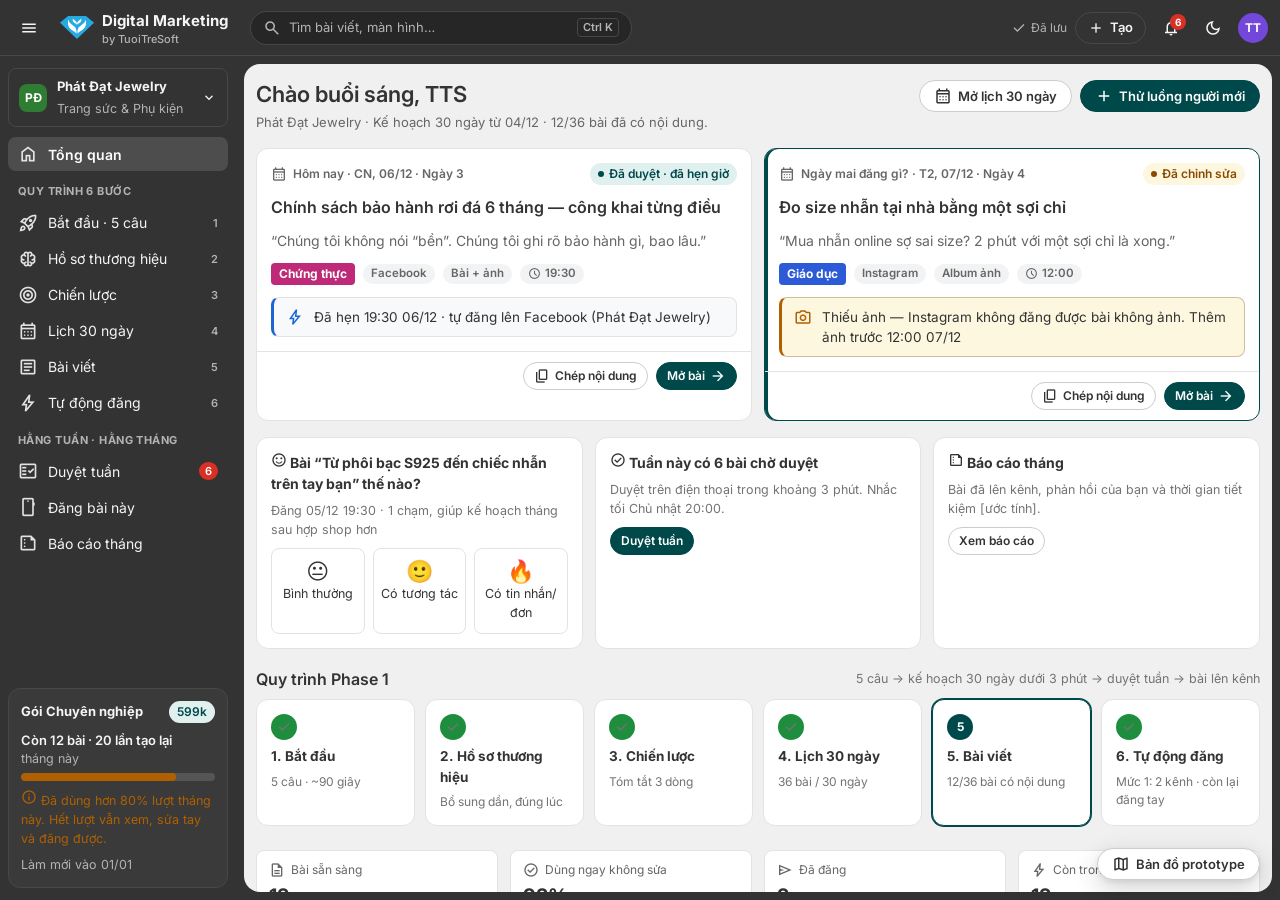
==== commit 57d417fb: "change brandname to Digital Marketing/ Update schedule the post" ====
--- a/index.html
+++ b/index.html
@@ -3,16 +3,16 @@
 <head>
   <meta charset="utf-8">
   <meta name="viewport" content="width=device-width, initial-scale=1">
-  <title>Tổng quan · Marketing Agent</title>
-  <meta name="description" content="Prototype nền tảng Marketing Agent cho SME — hồ sơ thương hiệu, chiến lược, lịch 30 ngày, duyệt tuần, bài viết và workflow tự động đăng bài.">
+  <title>Tổng quan · Digital Marketing</title>
+  <meta name="description" content="Prototype nền tảng Digital Marketing cho SME — hồ sơ thương hiệu, chiến lược, lịch 30 ngày, duyệt tuần, bài viết và workflow tự động đăng bài.">
   <link rel="icon" href="assets/favicon.ico" sizes="any">
   <link rel="icon" href="assets/favicon-32.png" type="image/png" sizes="32x32">
   <link rel="apple-touch-icon" href="assets/apple-touch-icon.png">
   <meta name="theme-color" content="#333333">
   <link rel="preconnect" href="https://fonts.googleapis.com"><link rel="preconnect" href="https://fonts.gstatic.com" crossorigin>
   <link href="https://fonts.googleapis.com/css2?family=Inter:wght@400;500;600;700&family=Be+Vietnam+Pro:wght@400;500;600;700&display=swap" rel="stylesheet">
-  <link rel="stylesheet" href="assets/styles.css?v=20260930hs">
-  <script src="assets/theme.js?v=20260930hs"></script>
+  <link rel="stylesheet" href="assets/styles.css?v=20261001cal">
+  <script src="assets/theme.js?v=20261001cal"></script>
 </head>
 <body data-page="home">
 <main id="page" hidden>
@@ -48,8 +48,8 @@
   </div>
 </main>
 
-<script src="assets/data.js?v=20260930hs"></script>
-<script src="assets/app.js?v=20260930hs"></script>
+<script src="assets/data.js?v=20261001cal"></script>
+<script src="assets/app.js?v=20261001cal"></script>
 <script>
 (function () {
   const { state, icon, esc } = MP;
@@ -64,12 +64,12 @@
   // Hôm nay / Ngày mai
   const t = MP.today(); const tm = MP.D.addDays(t, 1);
   function dayCard(label, iso, accent) {
-    const it = all.find(i => i.date === iso);
+    const its = all.filter(i => i.date === iso); const it = its.find(i => i.status !== 'published' && i.status !== 'skipped') || its[0];
     if (!it) return `<div class="card card-pad"><div class="eyebrow">${icon('calendar', 'sm')}${label} · ${MP.fmtDate(iso)}</div><div class="empty" style="padding:20px"><p>Không có bài theo lịch. Tần suất hiện tại: ${state.plan.frequency} bài/tuần.</p></div></div>`;
     const href = `post.html?id=${it.id}`; const ai = MP.autoInfo(it);
     return `<div class="card ${accent ? 'accent' : ''}">
       <div class="card-body stack">
-        <div class="row between wrap"><span class="eyebrow" style="margin:0">${icon('calendar', 'sm')}${label} · ${MP.fmtDate(iso)} · Ngày ${it.day}</span>${MP.statusBadge(it.status)}</div>
+        <div class="row between wrap"><span class="eyebrow" style="margin:0">${icon('calendar', 'sm')}${label} · ${MP.fmtDate(iso)} · Ngày ${it.day}${its.length > 1 ? ` · <a href="plan.html?cal=day&ngay=${iso}">${its.length} bài trong ngày</a>` : ''}</span>${MP.statusBadge(it.status)}</div>
         <h2>${esc(it.title)}</h2>
         <p class="muted">${esc(MP.quoteHook(it.hook))}</p>
         <div class="row wrap">${MP.pillarBadge(it.pillar)}${MP.channelBadge(it.channel)}${MP.formatBadge(it.format)}<span class="badge outline">${icon('clock')}${it.time}</span></div>
--- a/assets/styles.css
+++ b/assets/styles.css
@@ -1,5 +1,5 @@
 /* =========================================================================
-   Marketing Agent — Prototype
+   Digital Marketing — Prototype
    Theme HubSpot (DESIGN-SYSTEM-HUBSPOT.md v1.0, `data-brand="crm"`) trên nền
    DESIGN-SYSTEM.md của XBuild ERP: token 3 tầng · component-first · Material Symbols.
    Giá trị ở đây = theme CRM; tên biến semantic giữ nguyên để map sang @xbuild/ui.
@@ -959,3 +959,90 @@
 .flash { animation: flash 1.2s ease; }
 @keyframes flash { 0%, 40% { box-shadow: 0 0 0 3px var(--primary); } 100% { box-shadow: 0 0 0 0 transparent; } }
 .rec-mid .card-head h3 { font-size: 15px; }
+
+/* ===== Lịch tháng · tuần · ngày + chiến dịch (01/10) ===== */
+.cal-bar { display: flex; align-items: center; gap: 8px; flex-wrap: wrap; padding: 10px 16px; border-top: 1px solid var(--border); }
+.cal-title { font-size: 15px; font-weight: 700; margin-left: 4px; }
+.cal-bar .segmented button { height: 28px; padding: 0 12px; font-size: 13px; }
+.cal.month { border-left: 0; }
+.cal.month .cal-d { min-height: 128px; gap: 3px; position: relative; }
+.cal-d.np { background: var(--surface-2); }
+.cal-d.np .dn { opacity: .55; }
+.cal-n { align-items: center; gap: 4px; padding: 0 2px; }
+.cal-n .dn { background: none; border: 0; padding: 2px 6px; border-radius: var(--p-radius-full); font: inherit; font-weight: 700; color: var(--text); cursor: pointer; }
+.cal-n .dn:hover { background: var(--surface-sunken); }
+.cal-d.today .dn { background: var(--primary); color: #fff; }
+.cal-n .cnt { margin-left: auto; font-size: 11px; font-weight: 600; color: var(--primary-soft-text); background: var(--primary-soft); padding: 1px 6px; border-radius: var(--p-radius-full); }
+.cal-n > span:not(.cnt) { margin-left: auto; }
+.cal-n .add { width: 22px; height: 22px; border-radius: 6px; border: 0; background: transparent; color: var(--text-2); display: grid; place-items: center; cursor: pointer; opacity: 0; }
+.cal-d:hover .add, .cal-n .add:focus-visible { opacity: 1; }
+.cal-n .add:hover { background: var(--surface-sunken); color: var(--text); }
+.ev { display: flex; align-items: center; gap: 5px; min-width: 0; padding: 3px 6px; border-radius: 6px; font-size: 12px; line-height: 1.3; color: var(--text); background: var(--surface); border: 1px solid var(--border); border-left: 3px solid var(--c, var(--border-strong)); text-decoration: none; cursor: pointer; }
+.ev:hover { text-decoration: none; border-color: var(--border-strong); box-shadow: var(--shadow-sm, 0 1px 3px rgba(0,0,0,.12)); }
+.ev.edu { --c: var(--cat-1); } .ev.prod { --c: var(--cat-2); } .ev.proof { --c: var(--cat-3); } .ev.fun { --c: var(--cat-4); }
+.ev.cp { background: color-mix(in srgb, var(--cp) 9%, var(--surface)); }
+.ev.cp.c5, .cp-band.c5, .cp-dot.c5, .tag.cp.c5 { --cp: var(--cat-5); } .ev.cp.c6, .cp-band.c6, .cp-dot.c6, .tag.cp.c6 { --cp: var(--cat-6); } .ev.cp.c7, .cp-band.c7, .cp-dot.c7, .tag.cp.c7 { --cp: var(--cat-7); }
+.ev.clash { border-color: var(--danger); box-shadow: inset 0 0 0 1px var(--danger); }
+.ev.dragging { opacity: .45; }
+.ev .tm { font-weight: 700; font-variant-numeric: tabular-nums; flex: none; }
+.ev .chn { flex: none; font-size: 10.5px; font-weight: 700; color: var(--text-2); background: var(--surface-sunken); border-radius: 4px; padding: 0 4px; }
+.ev .t { min-width: 0; overflow: hidden; text-overflow: ellipsis; white-space: nowrap; }
+.cal-d .more { background: none; border: 0; padding: 2px 6px; text-align: left; font: inherit; font-size: 12px; font-weight: 600; color: var(--link); cursor: pointer; }
+.cp-band { display: flex; align-items: center; gap: 4px; font-size: 11px; font-weight: 700; color: #fff; background: var(--cp); border-radius: 4px; padding: 1px 6px; white-space: nowrap; overflow: hidden; text-overflow: ellipsis; }
+.cp-band.c5 { color: var(--cat-5-fg); }
+.cp-band .ic { font-size: 13px; }
+.cp-band.inline { display: inline-flex; height: 22px; }
+.tag.cp { background: color-mix(in srgb, var(--cp) 14%, var(--surface)); color: var(--text); border-radius: 4px; }
+.tag.cp .ic { color: var(--cp); }
+.cp-dot { width: 12px; height: 12px; border-radius: 3px; background: var(--cp); flex: none; }
+.badge.sm { height: 18px; font-size: 11px; padding: 0 6px; }
+.badge.sm .ic { font-size: 12px; }
+
+/* Lưới giờ (tuần/ngày) */
+.tg-wrap { overflow: auto; max-height: 720px; border-top: 1px solid var(--border); }
+.tg { display: grid; grid-template-columns: 56px repeat(var(--cols), minmax(0, 1fr)); }
+.tg.week { min-width: 820px; }
+.tg.day { min-width: calc(56px + var(--cols) * 220px); }
+.tg-c, .tg-h { position: sticky; top: 0; z-index: 2; background: var(--surface); border-bottom: 1px solid var(--border); }
+.tg-c { left: 0; z-index: 3; }
+.tg-h { display: flex; flex-direction: column; align-items: center; gap: 0; padding: 8px 4px; border: 0; border-left: 1px solid var(--border); border-bottom: 1px solid var(--border); font: inherit; color: var(--text-2); cursor: pointer; }
+.tg-h.ch { cursor: default; align-items: flex-start; padding: 8px 10px; }
+.tg-h b { font-size: 15px; color: var(--text); }
+.tg-h span { font-size: 12px; font-weight: 600; }
+.tg-h small { font-size: 11px; }
+.tg-h.today b { color: #fff; background: var(--primary); border-radius: var(--p-radius-full); padding: 0 8px; }
+.tg-h.np b { opacity: .5; }
+.tg-h:not(.ch):hover { background: var(--surface-2); }
+.tg-t { position: sticky; left: 0; z-index: 1; background: var(--surface); font-size: 11px; color: var(--text-2); text-align: right; padding: 4px 8px 0 0; border-bottom: 1px solid var(--border); font-variant-numeric: tabular-nums; }
+.tg-s { min-height: 46px; padding: 3px; border-left: 1px solid var(--border); border-bottom: 1px solid var(--border); display: flex; flex-direction: column; gap: 3px; min-width: 0; position: relative; }
+.tg-s.np { background: var(--surface-2); }
+.tg-s.today { background: color-mix(in srgb, var(--primary) 4%, var(--surface)); }
+.tg-s.over { background: var(--primary-soft); box-shadow: inset 0 0 0 2px var(--primary); }
+.tg.week .ev { flex-direction: column; align-items: stretch; gap: 1px; padding: 3px 5px; }
+.tg.day .ev { flex-direction: column; align-items: stretch; gap: 3px; padding: 6px 8px; }
+.tg.day .ev .t { white-space: normal; display: -webkit-box; -webkit-line-clamp: 2; -webkit-box-orient: vertical; font-weight: 600; }
+.tg .row { flex-wrap: wrap; }
+.add-s { position: absolute; inset: 2px; border: 1px dashed transparent; border-radius: 6px; background: none; color: var(--text-2); font: inherit; font-size: 12px; display: flex; align-items: center; justify-content: center; gap: 4px; cursor: pointer; opacity: 0; }
+.tg-s:hover .add-s, .add-s:focus-visible { opacity: 1; border-color: var(--border-strong); }
+.add-s:hover { background: var(--surface-2); color: var(--text); }
+.day-sum { display: flex; align-items: center; gap: 10px; flex-wrap: wrap; padding: 10px 16px; font-size: 13px; color: var(--text-2); border-top: 1px solid var(--border); }
+.day-sum b { color: var(--text); }
+.day-sum .btn { margin-left: auto; }
+
+/* Modal chiến dịch */
+.camp-grid { display: grid; grid-template-columns: minmax(0, 1fr) minmax(0, 1fr); gap: 20px; }
+.camp-prev { background: var(--surface-2); border: 1px solid var(--border); border-radius: 12px; padding: 14px; max-height: 470px; overflow: auto; }
+.rep-mini { font-size: 13px; color: var(--text-2); }
+.rep-mini .big { font-size: 28px; color: var(--text); margin-right: 4px; }
+.cp-row { display: flex; align-items: center; gap: 8px; padding: 5px 0; border-bottom: 1px solid var(--border); font-size: 13px; min-width: 0; }
+.cp-row b { font-variant-numeric: tabular-nums; width: 42px; flex: none; }
+.cp-row .subtle { flex: none; font-size: 12px; }
+.camp-row + .camp-row { padding-top: 10px; border-top: 1px solid var(--border); }
+@media (max-width: 760px) {
+  .camp-grid { grid-template-columns: 1fr; }
+  .cal.month .cal-d { min-height: 84px; padding: 3px; }
+  .cal.month .ev .t, .cal.month .ev .chn, .cal.month .cp-band { display: none; }
+  .cal.month .ev { padding: 2px 4px; font-size: 11px; }
+  .cal-bar { padding: 10px 12px; }
+  .cal-title { width: 100%; order: -1; margin: 0; }
+}
